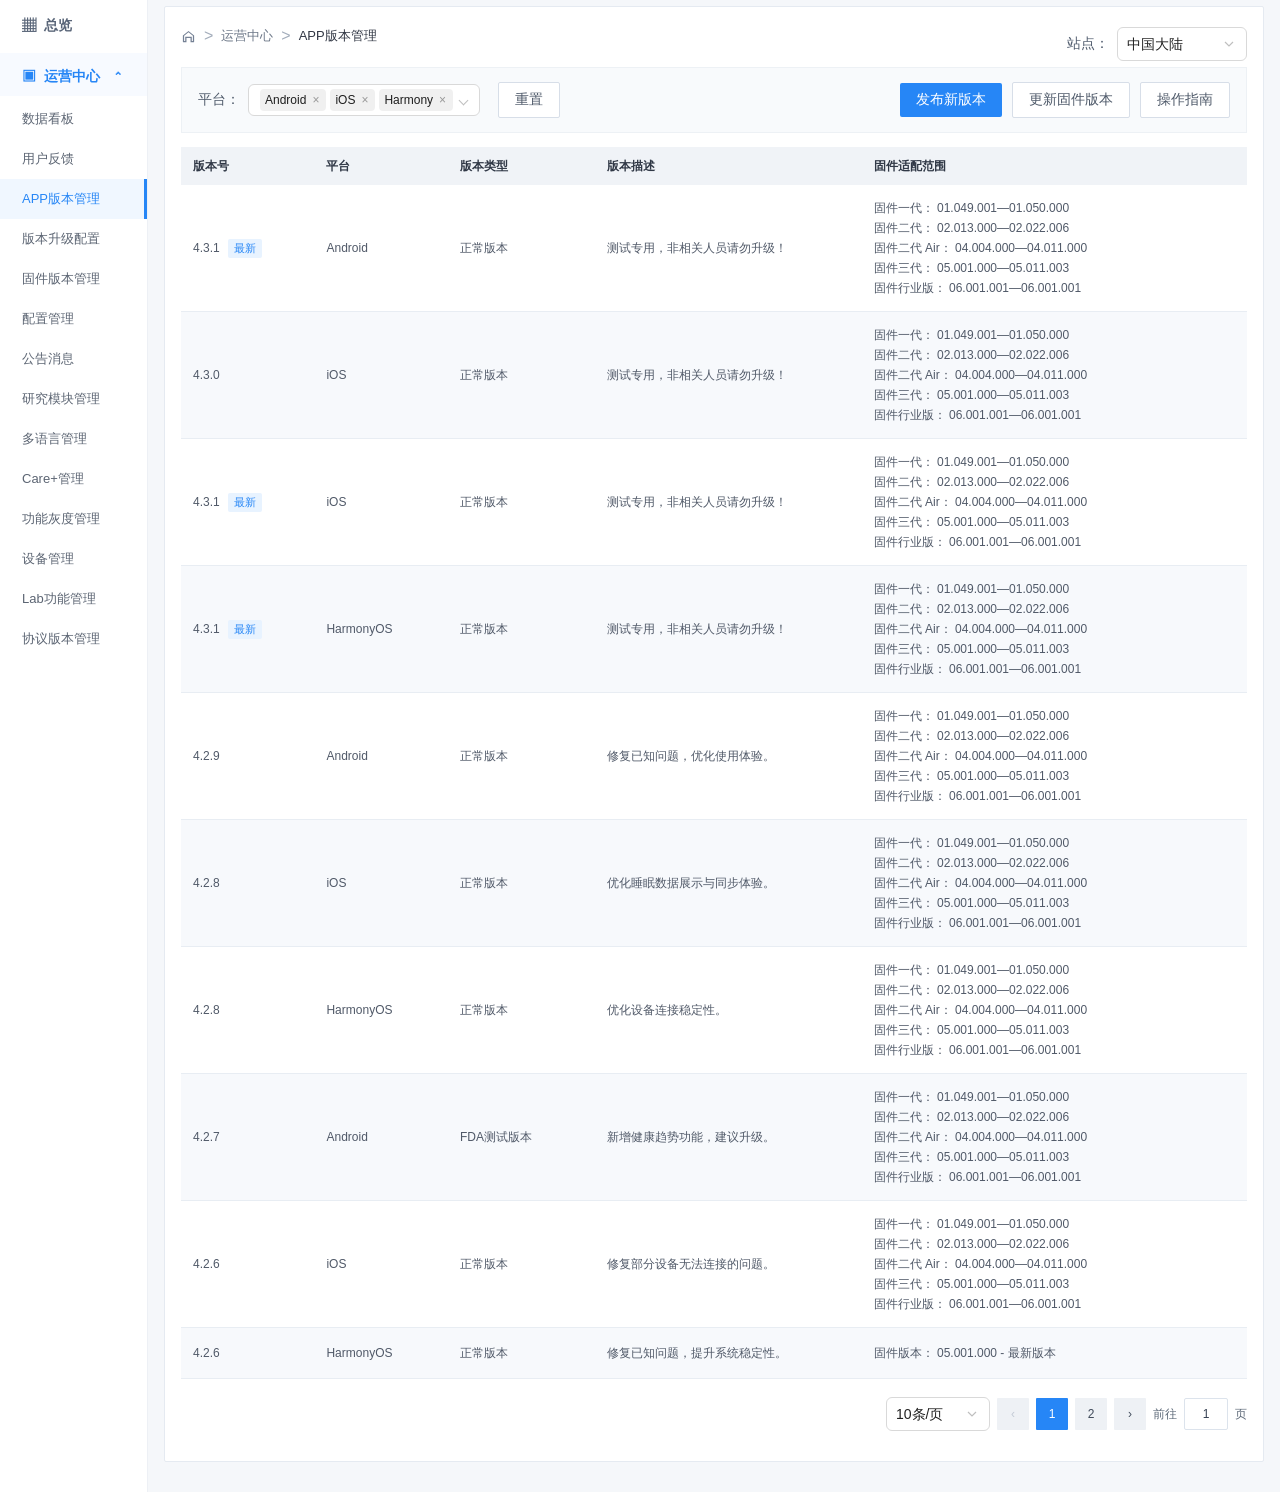
==== index.html @ 646bfd20 "Update version upgrade prototype and documentation" ====
<!doctype html>
<html lang="zh-CN">
<head>
  <meta charset="UTF-8" />
  <meta name="viewport" content="width=device-width, initial-scale=1.0" />
  <title>APP 版本管理</title>
  <link rel="stylesheet" href="force-update.css">
  <style>
    :root { --blue:#2686f6; --line:#e9edf3; --text:#303643; --muted:#8892a3; --bg:#f5f7fa; --danger:#f35b62; }
    * { box-sizing:border-box; } body { margin:0; background:var(--bg); color:var(--text); font:14px "PingFang SC","Microsoft YaHei",Arial,sans-serif; }
    .layout { display:flex; min-height:100vh; } .side { width:148px; flex:0 0 148px; background:#fff; border-right:1px solid #edf0f5; padding-top:17px; color:#5c6573; }
    .brand { padding:0 22px 18px; font-weight:600; color:#596578; } .nav-title { padding:15px 22px 10px; color:var(--blue); font-weight:600; background:#f7faff; }
    .nav { list-style:none; margin:3px 0; padding:0; } .nav li { padding:11px 22px; white-space:nowrap; font-size:13px; } .nav li.active { color:var(--blue); background:#f0f7ff; border-right:3px solid var(--blue); } #appVersionNav { cursor:pointer; }
    .main { flex:1; padding:6px 16px 30px; min-width:1000px; } .panel { position:relative; background:#fff; min-height:calc(100vh - 12px); padding:20px 16px 30px; border:1px solid #e5eaf1; border-radius:2px; }
    h1 { margin:0 0 24px; font-size:20px; font-weight:600; } .list-header { display:flex; align-items:flex-start; justify-content:space-between; }.list-breadcrumb { margin:7px 0 18px; }.home-icon { width:15px; height:15px; fill:#748094; }.site-control { display:flex; align-items:center; gap:8px; color:#4f5b6d; }.site-control select { width:130px; min-height:32px; padding:5px 26px 5px 9px; }
    button { border:0; border-radius:2px; padding:8px 16px; font:inherit; cursor:pointer; transition:.15s; } .primary { color:#fff; background:var(--blue); } .primary:hover { background:#1475e8; } .secondary { background:#fff; border:1px solid #d7dee8; color:#4e5969; } .secondary:hover { color:var(--blue); border-color:var(--blue); }
    table { border-collapse:collapse; width:100%; table-layout:fixed; } th { height:38px; padding:0 8px; text-align:left; background:#f0f3f7; color:#303846; font-size:12px; font-weight:600; } td { padding:13px 8px; border-bottom:1px solid #e8edf3; color:#505968; font-size:12px; vertical-align:middle; } tbody tr:nth-child(even) { background:#f7f9fc; } .firmware { line-height:20px; white-space:nowrap; } .badge { display:inline-block; color:var(--blue); background:#e8f3ff; padding:2px 6px; margin-left:8px; border-radius:2px; font-size:11px; } .actions { white-space:nowrap; } .link { margin-right:12px; color:var(--blue); cursor:pointer; font-weight:600; } .delete { color:var(--danger); cursor:pointer; }
    .form-page { display:none; } .breadcrumb { display:flex; align-items:center; gap:8px; margin:0 0 22px; color:#6d7888; font-size:13px; }.breadcrumb .crumb-link { color:#4f5b6d; cursor:pointer; }.breadcrumb .crumb-current { color:#303643; }.breadcrumb b { color:#a3adbb; font-size:16px; font-weight:400; }.form-meta { display:flex; justify-content:flex-end; align-items:center; padding-bottom:14px; margin-bottom:20px; border-bottom:1px solid var(--line); }.quick { display:none; color:var(--blue); cursor:pointer; }.quick.show { display:inline; }
    .section-title { margin:0 0 19px; font-size:15px; font-weight:600; } .form-row { display:flex; align-items:flex-start; margin:0 0 18px; } .form-row > label { width:126px; padding:10px 16px 0 0; text-align:right; color:#555f6f; } .form-page > .form-row > label { box-sizing:border-box; flex:0 0 184px; width:184px; white-space:nowrap; } .required:before { content:"*"; color:#f2545b; margin-right:4px; } .control { flex:1; max-width:1000px; } input, textarea, select { width:100%; min-height:36px; border:1px solid #dce3ec; border-radius:2px; outline:none; padding:8px 10px; color:#354052; font:inherit; background:#fff; } textarea { height:66px; resize:vertical; } input:focus,textarea:focus,select:focus { border-color:var(--blue); box-shadow:0 0 0 2px #e6f2ff; }
    .platforms { display:flex; gap:16px; } .platform { position:relative; display:flex; width:128px; height:74px; align-items:center; justify-content:center; border:1px solid #e1e6ed; color:#323b47; cursor:pointer; font-size:15px; font-weight:600; } .platform.locked { cursor:not-allowed; background:#f7f9fc; opacity:.72; } .platform-icon { width:23px; height:23px; margin-right:8px; fill:currentColor; flex:0 0 auto; } .platform-icon.harmony { fill:none; stroke:currentColor; stroke-width:2; } .platform.selected { border-color:var(--blue); color:var(--blue); box-shadow:inset 0 0 0 1px var(--blue); } .platform.selected:after { content:"✓"; position:absolute; bottom:0; right:0; width:18px; height:18px; color:#fff; background:var(--blue); text-align:center; line-height:18px; font-size:12px; }
    .switch { position:relative; display:inline-block; width:38px; height:20px; vertical-align:middle; } .switch input { opacity:0; width:0; height:0; } .slider { position:absolute; inset:0; border-radius:12px; background:#dce2eb; cursor:pointer; }.slider:before { content:""; position:absolute; width:16px; height:16px; left:2px; top:2px; background:#fff; border-radius:50%; transition:.2s; }.switch input:checked + .slider { background:var(--blue); }.switch input:checked + .slider:before { transform:translateX(18px); }.switch input:disabled + .slider { cursor:not-allowed; opacity:.75; }.update-dialog-options { display:flex; align-items:center; gap:22px; min-height:36px; }.update-dialog-option { display:inline-flex; align-items:center; gap:7px; color:#505b6c; cursor:pointer; white-space:nowrap; }.update-dialog-option input { width:auto; min-height:auto; margin:0; accent-color:var(--blue); }.update-dialog-option.is-hidden { display:none; }.update-dialog-option input:disabled + span { color:#8c97a6; cursor:not-allowed; }
    .firmware-options { display:flex; gap:12px; flex-wrap:wrap; padding-top:3px; }.check { border:1px solid #dce3eb; border-radius:2px; padding:9px 16px; cursor:pointer; color:#586476; }.check input { width:auto; min-height:auto; margin:0 7px 0 0; vertical-align:middle; accent-color:var(--blue); }.firmware-configs { display:flex; flex-direction:column; gap:14px; margin-top:14px; }.firmware-card { border:1px dashed #cbd8e8; padding:0 18px 4px; background:#fff; }.firmware-card .card-title { display:flex; align-items:center; height:42px; margin-bottom:14px; border-bottom:1px solid #edf1f5; color:#334155; font-weight:600; }.firmware-card .card-title span { display:inline-flex; align-items:center; justify-content:center; min-width:42px; height:21px; margin-left:8px; padding:0 7px; border-radius:11px; color:#287ff0; background:#eaf4ff; font-size:12px; font-weight:500; }.firmware-card .form-row > label { flex:0 0 118px; width:118px; white-space:nowrap; }.range { display:flex; align-items:center; gap:8px; max-width:500px; }.range select { width:180px; }.gray-details,.recovery-details { display:none; padding-top:4px; }.gray-details.show,.recovery-details.show { display:block; }.recovery-details { width:340px; margin-top:10px; }.mini-note { color:#9aa3b1; margin:8px 0 0; font-size:12px; }.gray-range { display:flex; align-items:center; gap:12px; margin:0 0 8px; }.gray-range .range { flex:1; }.add-range,.delete-range { cursor:pointer; display:inline-block; font-size:12px; }.add-range { color:var(--blue); margin:1px 0 14px; }.delete-range { color:var(--danger); white-space:nowrap; }.radio { margin-right:25px; color:#505b6c; }.radio input { width:auto; min-height:auto; margin-right:6px; accent-color:var(--blue); }
    .filter-bar { display:flex; align-items:center; justify-content:space-between; gap:18px; padding:14px 16px; margin-bottom:14px; background:#f8fafc; border:1px solid #edf1f5; }.filter-controls,.filter-actions { display:flex; align-items:center; gap:18px; }.filter-actions { gap:10px; }.filter-item { display:flex; align-items:center; gap:8px; color:#525d6d; }.filter-item > select { width:170px; min-height:32px; padding:5px 26px 5px 9px; }#statusFilter { width:130px; }.multi-select { position:relative; }.multi-select-toggle { display:flex; align-items:center; justify-content:space-between; width:210px; min-height:32px; padding:5px 9px; color:#354052; border:1px solid #dce3ec; background:#fff; }.multi-select-toggle:after { content:"⌄"; color:#7a8696; margin-left:10px; }.multi-select-menu { display:none; position:absolute; top:36px; left:0; z-index:4; width:210px; padding:6px 0; background:#fff; border:1px solid #dce3ec; border-radius:2px; box-shadow:0 5px 15px #22314a1a; }.multi-select.open .multi-select-menu { display:block; }.multi-option { display:flex; align-items:center; gap:8px; padding:8px 12px; color:#4d596a; cursor:pointer; }.multi-option:hover { background:#f4f8fd; }.multi-option input { width:auto; min-height:auto; margin:0; accent-color:var(--blue); }.empty-state { padding:34px; text-align:center; color:#9aa3b1; background:#fff; }
    .pagination { display:flex; align-items:center; justify-content:flex-end; gap:7px; padding:18px 0 0; color:#5f6b7a; font-size:12px; }.page-size { width:104px; min-height:32px; padding:5px 25px 5px 9px; }.page-btn { width:32px; min-width:32px; height:32px; padding:0; color:#3f4a5a; background:#eef1f5; border-radius:1px; }.page-btn:hover:not(:disabled) { color:#fff; background:var(--blue); }.page-btn.active { color:#fff; background:var(--blue); }.page-btn:disabled { color:#c3cad5; cursor:not-allowed; }.page-ellipsis { display:inline-flex; align-items:center; justify-content:center; width:32px; height:32px; color:#6c7787; background:#eef1f5; }.page-jump { width:44px; min-height:32px; padding:5px; text-align:center; }.page-label { white-space:nowrap; }.site-switch-overlay { position:absolute; inset:0; z-index:7; display:flex; align-items:center; justify-content:center; padding:20px; background:rgba(255,255,255,.78); opacity:0; visibility:hidden; transition:opacity .18s ease,visibility .18s ease; }.site-switch-overlay.show { opacity:1; visibility:visible; }.site-switch-card { display:flex; align-items:center; gap:10px; padding:13px 17px; color:#334155; background:#fff; border:1px solid #dce6f2; border-radius:4px; box-shadow:0 8px 22px #26364c1a; font-size:13px; }.site-switch-spinner { width:18px; height:18px; border:2px solid #cfe4ff; border-top-color:var(--blue); border-radius:50%; animation:site-spin .7s linear infinite; }.list-page.site-switching > :not(.site-switch-overlay) { opacity:.46; transition:opacity .18s ease; } .site-control select:disabled { cursor:not-allowed; background:#f5f7fa; color:#8a94a3; } @keyframes site-spin { to { transform:rotate(360deg); } }
    .table-head { display:flex; align-items:center; justify-content:space-between; margin-bottom:10px; }.upload { display:flex; gap:8px; align-items:center; color:#8590a0; font-size:12px; }.upload-status { color:#4f8fdb; white-space:nowrap; }.template-download { color:var(--blue); text-decoration:none; cursor:pointer; }.template-download:hover { text-decoration:underline; }.language-table th { background:#f5f7fa; }.language-table th:first-child { width:170px; }.language-table td { padding:8px 10px; }.language-table textarea { min-height:50px; height:50px; overflow:hidden; resize:none; line-height:20px; }.language-table:not(.force-mode) .force-description-cell { display:none; }.file-btn { position:relative; overflow:hidden; padding:6px 12px; color:var(--blue); border:1px solid #b8d9ff; background:#f4f9ff; }.file-btn input { position:absolute; inset:0; opacity:0; cursor:pointer; }
    .conditional,.copy-site-row,.update-mode-row,.force-app-version-row { display:none; }.conditional.show,.copy-site-row.show,.update-mode-row.show,.force-app-version-row.show { display:flex; }.copy-site-options { display:flex; gap:12px; flex-wrap:wrap; padding-top:3px; }.copy-site-configs { display:flex; flex-direction:column; gap:14px; margin-top:14px; }.copy-site-config { padding:0 18px 16px; border:1px dashed #cbd8e8; background:#fbfdff; }.copy-site-config-title { height:42px; display:flex; align-items:center; margin-bottom:14px; border-bottom:1px solid #edf1f5; color:#334155; font-weight:600; }.copy-site-fields { display:grid; grid-template-columns:126px minmax(0,620px); gap:14px 16px; align-items:center; }.copy-site-fields > label { padding-right:16px; color:#555f6f; text-align:right; white-space:nowrap; }.copy-site-fields .file-btn { width:max-content; }.copy-site-config .mini-note { margin-left:8px; }.copy-shared-row.copy-hidden { display:none!important; }.update-settings-group { width:min(1000px,calc(100% - 184px)); margin:0 0 18px 184px; padding:14px 18px 2px; border:1px dashed #cbd8e8; background:#fbfdff; }.update-settings-group .form-row { margin-bottom:14px; }.update-settings-group .form-row > label { flex:0 0 174px; width:174px; padding-right:16px; white-space:nowrap; }.update-settings-group .control { max-width:760px; }.force-update-related { padding:0; }.force-app-version-row .range { max-width:500px; }.link.disabled { color:#aab4c1; cursor:not-allowed; pointer-events:none; font-weight:400; }.os-min-versions { display:flex; gap:12px; max-width:620px; }.os-version-field { display:flex; flex:1; min-width:0; align-items:stretch; border:1px solid #dce3ec; border-radius:2px; overflow:hidden; background:#fff; }.os-version-field:focus-within { border-color:var(--blue); box-shadow:0 0 0 2px #e6f2ff; }.os-version-field span { display:flex; align-items:center; padding:0 11px; color:#596679; background:#f6f8fb; border-right:1px solid #dce3ec; white-space:nowrap; }.os-version-field input { min-width:0; border:0; box-shadow:none; }.form-site { margin-right:16px; color:#7a8798; font-size:13px; }.form-actions { display:flex; align-items:center; }.form-row input[readonly] { background:#f7f9fc; color:#7e8998; cursor:not-allowed; }.form-footer { position:sticky; bottom:0; display:flex; justify-content:flex-end; gap:10px; padding:16px 0 0; background:#fff; border-top:1px solid var(--line); margin-top:24px; }.modal-backdrop { position:fixed; inset:0; z-index:10; display:none; align-items:center; justify-content:center; padding:28px; background:#1f293766; }.modal-backdrop.show { display:flex; }.modal { width:min(860px,100%); max-height:calc(100vh - 56px); overflow:auto; padding:22px 24px 20px; background:#fff; border-radius:4px; box-shadow:0 12px 34px #1520363d; }.modal-header { display:flex; align-items:center; justify-content:space-between; margin-bottom:18px; padding-bottom:16px; border-bottom:1px solid var(--line); }.modal-title { font-size:17px; font-weight:700; color:#293241; }.modal-close { padding:0 3px; color:#9aa4b2; background:transparent; font-size:22px; line-height:1; }.batch-config { margin:0 0 14px; padding:16px; border:1px dashed #cbd8e8; background:#fbfdff; }.batch-config-head { display:flex; align-items:center; justify-content:space-between; margin-bottom:15px; color:#3b4655; font-weight:600; }.batch-delete { padding:4px 0; color:var(--danger); background:transparent; font-size:12px; }.batch-fields { display:grid; grid-template-columns:128px 1fr; gap:13px 16px; align-items:center; }.batch-field-label { color:#596578; text-align:right; white-space:nowrap; }.batch-field-control { display:flex; align-items:center; gap:8px; max-width:470px; }.batch-field-control select { width:190px; }.batch-field-control .batch-site-select { width:240px; }.batch-add { margin-top:2px; padding:6px 0; color:var(--blue); background:transparent; }.modal-footer { display:flex; justify-content:flex-end; gap:10px; margin-top:22px; padding-top:16px; border-top:1px solid var(--line); }.single-activation-message { margin:10px 0 28px; color:#4d596a; font-size:15px; }.toast { position:fixed; top:22px; left:50%; transform:translateX(-50%) translateY(-80px); padding:11px 17px; background:#273244; color:#fff; border-radius:4px; box-shadow:0 4px 12px #0002; transition:.25s; z-index:11; }.toast.show { transform:translateX(-50%) translateY(0); }
    .copy-site-field-hidden { display:none!important; }.force-version-ranges { display:flex; flex-direction:column; gap:10px; }.force-version-range { display:flex; align-items:center; gap:12px; }.force-version-range .range { flex:1; }.add-force-version-range,.delete-force-version-range { display:inline-block; cursor:pointer; font-size:12px; white-space:nowrap; }.add-force-version-range { margin-top:10px; color:var(--blue); }.delete-force-version-range { color:var(--danger); }.update-settings-locked .add-force-version-range,.update-settings-locked .delete-force-version-range { color:#aeb7c4; cursor:not-allowed; pointer-events:none; }.version-status { display:inline-block; padding:2px 7px; border-radius:10px; font-size:11px; white-space:nowrap; }.version-status.effective { color:#35a36f; background:#eaf8f0; }.version-status.pending { color:#e58b27; background:#fff4e6; }
    .site-switch-overlay { position:fixed; z-index:20; }
    .firmware-update-options { display:flex; flex-wrap:wrap; gap:10px; padding-top:2px; }.firmware-update-options .check { padding:8px 13px; }.firmware-update-cards { display:flex; flex-direction:column; gap:12px; margin-top:14px; }.firmware-update-card { padding:14px 16px; border:1px dashed #cbd8e8; background:#fbfdff; }.firmware-update-card-title { margin-bottom:12px; color:#3b4655; font-weight:600; }.firmware-update-card .batch-fields { grid-template-columns:128px 1fr; }
    .update-settings-group.normal-update-layout { width:auto; margin:0 0 18px; padding:0; border:0; background:transparent; }.update-settings-group.normal-update-layout .form-row { margin-bottom:18px; }.update-settings-group.normal-update-layout .form-row > label { box-sizing:border-box; flex:0 0 184px; width:184px; padding:10px 16px 0 0; text-align:right; }.update-settings-group.normal-update-layout .control { max-width:1000px; }
    .version-table-scroll { width:100%; overflow-x:auto; }
    .version-table-scroll table { min-width:1675px; }
    .version-table-scroll th,.version-table-scroll td { padding-left:12px; padding-right:12px; overflow-wrap:anywhere; }
    .version-table-scroll .firmware { white-space:normal; }
    .version-table-scroll .actions { white-space:normal; line-height:24px; }
    .version-table-scroll .actions span { display:inline-block; white-space:nowrap; }
    .os-version-field[hidden] { display:none; }
  </style>
</head>
<body>
  <div class="layout"><aside class="side"><div class="brand">▦&nbsp; 总览</div><div class="nav-title">▣&nbsp; 运营中心　⌃</div><ul class="nav"><li>数据看板</li><li>用户反馈</li><li class="active" id="appVersionNav" role="button" tabindex="0">APP版本管理</li><li>固件版本管理</li><li>配置管理</li><li>公告消息</li><li>研究模块管理</li><li>多语言管理</li><li>Care+管理</li><li>功能灰度管理</li><li>设备管理</li><li>Lab功能管理</li><li>协议版本管理</li></ul></aside>
  <main class="main"><section class="panel list-page"><div class="list-header"><div class="breadcrumb list-breadcrumb"><svg class="home-icon" viewBox="0 0 24 24" aria-hidden="true"><path d="m12 3 9 7.5v10a.5.5 0 0 1-.5.5h-5.25v-6.5h-6.5V21H3.5a.5.5 0 0 1-.5-.5v-10L12 3Zm0 2.1-7 5.83V19h1.75v-6.5h10.5V19H19v-8.07L12 5.1Z"/></svg><b>&gt;</b><span>运营中心</span><b>&gt;</b><span class="crumb-current">APP版本管理</span></div><label class="site-control">站点：<select id="siteSelect"><option value="cn" selected>中国大陆</option><option value="us">美区</option><option value="uk">英区</option></select></label></div><div class="filter-bar"><div class="filter-controls"><div class="filter-item">平台：<div class="multi-select" id="platformFilter"><button type="button" class="multi-select-toggle" id="platformFilterToggle">Android,iOS,Harmony</button><div class="multi-select-menu"><label class="multi-option"><input type="checkbox" value="Android" checked>Android</label><label class="multi-option"><input type="checkbox" value="iOS" checked>iOS</label><label class="multi-option"><input type="checkbox" value="Harmony" checked>Harmony</label></div></div></div><button class="secondary" id="resetFilters">重置</button></div><div class="filter-actions"><button class="primary" id="publishBtn">发布新版本</button><button class="secondary" id="batchBtn">批量更新固件版本</button><button class="secondary">操作指南</button></div></div><table><colgroup><col style="width:8%"><col style="width:7%"><col style="width:14%"><col style="width:14%"><col style="width:7%"><col style="width:7%"><col style="width:9%"><col style="width:17%"></colgroup><thead><tr><th>版本号</th><th>平台</th><th>版本描述</th><th>固件适配范围</th><th>状态</th><th>操作人</th><th>更新时间</th><th>操作</th></tr></thead><tbody id="versionRows"></tbody></table><div class="pagination" id="pagination"></div></section>
  <section class="panel form-page"><div class="breadcrumb"><span>运营中心</span><b>&gt;</b><span class="crumb-link" id="backBtn">APP 版本管理</span><b>&gt;</b><span class="crumb-current" id="crumbCurrent">发布新版本</span></div>
    <div class="form-row"><label class="required">平台：</label><div class="control"><div class="platforms"><div class="platform selected" data-platform="Android"><svg class="platform-icon" viewBox="0 0 24 24" aria-hidden="true"><path d="M7.2 8.6 5.8 6.2l.9-.5L8.2 8a8.8 8.8 0 0 1 7.6 0l1.5-2.3.9.5-1.4 2.4c2 1.4 3.2 3.5 3.2 6H4c0-2.5 1.2-4.6 3.2-6ZM8.5 12.2a.8.8 0 1 0 0-1.6.8.8 0 0 0 0 1.6Zm7 0a.8.8 0 1 0 0-1.6.8.8 0 0 0 0 1.6ZM5.1 15.5h2v4.1a1 1 0 0 1-2 0v-4.1Zm11.8 0h2v4.1a1 1 0 0 1-2 0v-4.1ZM8.1 15.5h7.8v5.9a1.2 1.2 0 0 1-1.2 1.2h-1.2v-2.4h-3v2.4H9.3a1.2 1.2 0 0 1-1.2-1.2v-5.9Z"/></svg>Android</div><div class="platform" data-platform="iOS"><svg class="platform-icon" viewBox="0 0 24 24" aria-hidden="true"><path d="M16.7 12.7c0-2 1.7-3 1.8-3.1-1-.9-2.5-1-3-1-1.3-.1-2.5.8-3.1.8-.6 0-1.6-.8-2.7-.8-1.4 0-2.7.8-3.4 2-1.5 2.6-.4 6.4 1.1 8.5.7 1 1.6 2.2 2.7 2.1 1.1 0 1.5-.7 2.8-.7s1.7.7 2.8.7c1.2 0 1.9-1 2.6-2 .8-1.1 1.1-2.2 1.1-2.3-.1 0-2.7-1-2.7-4.1ZM14.6 7.2c.6-.7 1-1.6.9-2.5-.9 0-1.9.6-2.5 1.3-.5.6-1 1.5-.9 2.4 1 .1 1.9-.5 2.5-1.2Z"/></svg>iOS</div><div class="platform" data-platform="HarmonyOS"><svg class="platform-icon harmony" viewBox="0 0 24 24" aria-hidden="true"><path d="M4 15.5c.7-4.7 3.4-7.5 8-7.5s7.3 2.8 8 7.5c-2.2 1-4.8 1.5-8 1.5s-5.8-.5-8-1.5Z"/><path d="M7.3 17.5h9.4M9.5 20h5" stroke-linecap="round"/></svg>HarmonyOS</div></div></div></div>
    <div class="form-row"><label class="required">版本号：</label><div class="control"><input id="version" placeholder="例如：4.3.2" /></div></div>
    <div class="form-row os-min-version-row" id="osMinVersionRow"><label class="required">操作系统最低版本：</label><div class="control"><div class="os-min-versions"><label class="os-version-field" data-os-platform="Android"><span>Android</span><input id="androidMinOsVersion" inputmode="numeric" placeholder="如 16"></label><label class="os-version-field" data-os-platform="iOS" hidden><span>iOS</span><input id="iosMinOsVersion" inputmode="decimal" placeholder="例如：16.00.00"></label><label class="os-version-field" data-os-platform="HarmonyOS" hidden><span>Harmony</span><input id="harmonyMinOsVersion" inputmode="decimal" placeholder="如 3.0.0"></label></div></div></div>
    <div class="form-row"><label class="required">固件版本：</label><div class="control"><div class="firmware-options"><label class="check"><input type="checkbox" checked data-fw="Gen1">Gen1</label><label class="check"><input type="checkbox" data-fw="Gen2">Gen2</label><label class="check"><input type="checkbox" data-fw="Gen2 Air">Gen2 Air</label><label class="check"><input type="checkbox" data-fw="Gen3">Gen3</label><label class="check"><input type="checkbox" data-fw="行业版">行业版</label></div><div class="firmware-configs" id="firmwareCards"></div></div></div>
    <div class="form-row"><label>功能灰度配置：</label><div class="control"><label class="switch"><input type="checkbox" id="recoveryToggle"><span class="slider"></span></label><span class="mini-note">开启后请选择配置名称</span><div class="recovery-details" id="recoveryDetails"><select id="recoveryConfig" aria-label="配置名称"><option value="">请选择配置名称</option><option value="sleep">睡眠功能灰度配置</option><option value="health">健康数据同步灰度配置</option><option value="device">戒指新功能灰度配置</option><option value="home">首页卡片灰度配置</option></select></div></div></div>
    <div class="form-row"><label>APP灰度开关：</label><div class="control"><label class="switch"><input type="checkbox" id="appGray"><span class="slider"></span></label><span class="mini-note">开启后无需上传 APK 或填写应用商店链接</span></div></div>
    <div class="form-row copy-site-row" id="copySiteRow"><label class="required">站点：</label><div class="control"><div class="copy-site-options" id="copySiteOptions"></div><div class="copy-site-configs" id="copySiteConfigs"></div></div></div>
    <div class="form-row conditional show android-only apk-field copy-shared-row"><label class="required">APK 文件：</label><div class="control"><button class="file-btn">＋ 点击上传<input type="file" accept=".apk" id="apk"></button><span id="apkName" class="mini-note"></span></div></div>
    <div class="form-row conditional ios-only url-field copy-shared-row"><label class="required">URL：</label><div class="control"><input id="appUrl" placeholder="请输入应用商店链接" /></div></div>
    <div class="form-row conditional show android-only copy-shared-row"><label class="required">AndroidAppId：</label><div class="control"><input id="androidAppId" value="com.szjztech.ringconn" /></div></div>
    <div class="form-row copy-shared-row"><label class="required">协议版本：</label><div class="control"><select id="protocolVersion"><option value="">请选择协议版本</option><option value="4.4.0">4.4.0</option><option value="2.2.0">2.2.0</option></select></div></div>
    <div class="form-row update-mode-row" id="updateModeRow"><label class="required">更新方式：</label><div class="control"><label class="radio"><input type="radio" name="update" value="normal" checked>非强制更新</label><label class="radio"><input type="radio" name="update" value="force">强制更新</label><p class="mini-note" id="updateModeLockNote"></p></div></div>
    <section class="update-settings-group" id="updateSettingsGroup"><div class="form-row force-app-version-row force-update-related" id="forceAppVersionRow"><label class="required">需强制更新APP版本：</label><div class="control"><div class="force-version-ranges" id="forceAppVersionRanges"><div class="force-version-range"><div class="range"><select class="force-app-version-start" aria-label="需强制更新开始版本"></select><span>—</span><select class="force-app-version-end" aria-label="需强制更新结束版本"></select></div><span class="delete-force-version-range">删除区间</span></div></div><span class="add-force-version-range">新增</span><p class="mini-note">开始版本和结束版本均为必选；相邻区间的开始版本需大于等于上一区间的结束版本</p></div></div><div class="form-row update-dialog-row"><label>显示升级弹窗：</label><div class="control"><div class="update-dialog-options"><label class="update-dialog-option"><input type="radio" name="versionUpdateDialog" value="show" id="normalUpdateDialog"><span id="normalUpdateDialogText">显示</span></label><label class="update-dialog-option"><input type="radio" name="versionUpdateDialog" value="hide" id="hideUpdateDialog" checked><span>不显示</span></label><label class="update-dialog-option is-hidden" id="forceUpdateDialogOption"><input type="checkbox" id="forceUpdateDialog"><span>显示强制更新弹窗</span></label></div><span class="mini-note" id="updateDialogNote"></span></div></div></section>
    <div class="form-row"><label id="descriptionLabel" class="required">版本描述：</label><div class="control"><div class="table-head"><span id="descriptionHint">请填写各语种对应描述</span><div class="upload"><button class="file-btn">上传描述<input type="file" accept=".xlsx" id="xlsx"></button><span>文件大小 ≤ 5M</span><a class="template-download" href="outputs/app-version-update-description-template/APP更新描述模板.xlsx?v=20260911-version-description" download="APP更新描述模板.xlsx">下载模板</a><span class="upload-status" id="descriptionUploadStatus"></span></div></div><table class="language-table"><thead><tr><th>语种</th><th class="required">版本描述</th></tr></thead><tbody id="languages"></tbody></table></div></div>
    <div class="form-footer"><button class="secondary" id="cancelBtn">取消</button><button class="primary" id="submitBtn">发布</button></div>
  </section></main></div><div class="modal-backdrop" id="batchModal" role="dialog" aria-modal="true" aria-labelledby="batchModalTitle"><div class="modal"><div class="modal-header"><strong class="modal-title" id="batchModalTitle">批量更新固件版本</strong><button class="modal-close" id="batchClose" aria-label="关闭">×</button></div><div id="batchConfigs"></div><button class="batch-add" id="batchAdd">＋ 添加站点配置</button><div class="modal-footer"><button class="secondary" id="batchCancel">取消</button><button class="primary" id="batchSubmit">提交</button></div></div></div><div class="toast" id="toast"></div>
  <div class="site-switch-overlay" id="siteSwitchOverlay" role="status" aria-live="polite" aria-busy="false"><div class="site-switch-card"><span class="site-switch-spinner" aria-hidden="true"></span><span id="siteSwitchText">正在切换站点…</span></div></div>
  <script>
    document.querySelector('table thead th:last-child').textContent='操作';
    document.querySelector('.force-app-version-row .mini-note').textContent='开始版本和结束版本均为必选；相邻区间的开始版本需大于等于上一区间的结束版本';
    // Temporary visibility flags; retain existing configuration for future restoration.
    const showUpdateModeField=false,showForceDescriptions=false;
    const showAppVersionStatus=false,showAppVersionActivation=false;
    const siteData={
      cn:[['4.3.1','安卓','测试专用，非相关人员请勿升级！','一般更新','李莹灿','2026-08-24 17:15:11',''],['4.3.0','iOS','测试专用，非相关人员请勿升级！','一般更新','李莹灿','2026-08-24 17:14:49',''],['4.3.1','iOS','测试专用，非相关人员请勿升级！','一般更新','李莹灿','2026-08-24 17:14:28','最新'],['4.3.1','HarmonyOS','测试专用，非相关人员请勿升级！','一般更新','李莹灿','2026-08-24 17:14:12','最新'],['4.2.9','安卓','修复已知问题，优化使用体验。','强制更新','李莹灿','2026-08-20 10:42:16',''],['4.2.8','iOS','优化睡眠数据展示与同步体验。','一般更新','王明','2026-08-19 16:22:31',''],['4.2.8','HarmonyOS','优化设备连接稳定性。','一般更新','王明','2026-08-19 16:19:05',''],['4.2.7','安卓','新增健康趋势功能，建议升级。','强制更新','赵悦','2026-08-16 09:47:20',''],['4.2.6','iOS','修复部分设备无法连接的问题。','一般更新','赵悦','2026-08-13 14:35:09',''],['4.2.6','HarmonyOS','修复已知问题，提升系统稳定性。','一般更新','赵悦','2026-08-13 14:31:42',''],['4.2.5','安卓','优化消息推送与电量显示。','一般更新','李莹灿','2026-08-09 10:12:30','']],
      global:[['4.3.2','iOS','Performance improvements and bug fixes.','一般更新','Sophie Lee','2026-08-25 09:30:18','最新'],['4.3.2','HarmonyOS','Performance improvements and bug fixes.','一般更新','Sophie Lee','2026-08-25 09:28:02',''],['4.3.1','安卓','Improve sleep insights and connection stability.','强制更新','Sophie Lee','2026-08-23 16:20:43',''],['4.3.0','iOS','New health trends and enhanced app stability.','一般更新','Mia Chen','2026-08-21 11:43:06',''],['4.3.0','HarmonyOS','New health trends and enhanced app stability.','一般更新','Mia Chen','2026-08-21 11:39:44',''],['4.2.9','安卓','A smoother experience with updated connection logic.','一般更新','Mia Chen','2026-08-19 18:14:27',''],['4.2.8','iOS','Important security and performance improvements.','强制更新','Alex Wang','2026-08-16 14:20:15',''],['4.2.8','HarmonyOS','Important security and performance improvements.','强制更新','Alex Wang','2026-08-16 14:18:33',''],['4.2.7','安卓','Improved device pairing and notification delivery.','一般更新','Alex Wang','2026-08-13 09:11:58',''],['4.2.6','iOS','Fixed known issues and optimized data sync.','一般更新','Sophie Lee','2026-08-10 16:32:49',''],['4.2.6','HarmonyOS','Fixed known issues and optimized data sync.','一般更新','Sophie Lee','2026-08-10 16:29:12','']]
    };
    const sessionDataKey='app-version-admin-site-data';
    function restoreSessionData(){try{const saved=JSON.parse(sessionStorage.getItem(sessionDataKey));if(saved&&Array.isArray(saved.cn)&&Array.isArray(saved.global)){siteData.cn=saved.cn;siteData.global=saved.global}}catch{sessionStorage.removeItem(sessionDataKey)}}
    function persistSessionData(){sessionStorage.setItem(sessionDataKey,JSON.stringify(siteData))}
    restoreSessionData();
    function normalizeUpdateMethods(){Object.values(siteData).forEach(rows=>rows.forEach(row=>{if(row[3]==='一般更新')row[3]='非强制更新'}))}
    normalizeUpdateMethods();
    const firmware='固件一代： 01.049.001—01.050.000<br>固件二代： 02.013.000—02.022.006<br>固件二代 Air： 04.004.000—04.011.000<br>固件三代： 05.001.000—05.011.003<br>固件行业版： 06.001.001—06.001.001';
    const langs=['中文','英语','繁体中文','德语','法语','日语','西班牙语','阿拉伯语','捷克语','波兰语','土耳其语','芬兰语','意大利语','匈牙利语','罗马尼亚语','韩语','立陶宛语','马来语'];
    const aiDescriptions=['本次更新优化设备连接稳定性，修复已知问题并提升整体使用体验。','This update improves device connection stability, fixes known issues, and enhances the overall experience.','本次更新優化裝置連線穩定性、修正已知問題，並提升整體使用體驗。','Dieses Update verbessert die Stabilität der Geräteverbindung, behebt bekannte Probleme und optimiert die Nutzung.','Cette mise à jour améliore la stabilité de la connexion de l’appareil, corrige des problèmes connus et améliore l’expérience globale.','このアップデートでは、デバイス接続の安定性を向上させ、既知の問題を修正し、全体的な利用体験を改善しました。','Esta actualización mejora la estabilidad de la conexión del dispositivo, corrige problemas conocidos y mejora la experiencia general.','يعمل هذا التحديث على تحسين استقرار اتصال الجهاز وإصلاح المشكلات المعروفة وتحسين تجربة الاستخدام بشكل عام.','Tato aktualizace zlepšuje stabilitu připojení zařízení, opravuje známé problémy a zlepšuje celkový uživatelský zážitek.','Ta aktualizacja poprawia stabilność połączenia urządzenia, usuwa znane problemy i usprawnia ogólne korzystanie z aplikacji.','Bu güncelleme cihaz bağlantısı kararlılığını artırır, bilinen sorunları düzeltir ve genel kullanım deneyimini iyileştirir.','Tämä päivitys parantaa laiteyhteyden vakautta, korjaa tunnettuja ongelmia ja parantaa käyttökokemusta.','Questo aggiornamento migliora la stabilità della connessione del dispositivo, risolve problemi noti e migliora l’esperienza d’uso.','Ez a frissítés javítja az eszközkapcsolat stabilitását, kijavítja az ismert hibákat és fejleszti a használati élményt.','Această actualizare îmbunătățește stabilitatea conexiunii dispozitivului, remediază problemele cunoscute și îmbunătățește experiența generală.','이번 업데이트에서는 기기 연결 안정성을 개선하고 알려진 문제를 수정하여 전반적인 사용 경험을 향상했습니다.','Šis naujinimas pagerina įrenginio ryšio stabilumą, ištaiso žinomas problemas ir pagerina bendrą naudojimo patirtį.','Kemas kini ini meningkatkan kestabilan sambungan peranti, membaiki isu yang diketahui dan menambah baik pengalaman penggunaan keseluruhan.'];
    const siteSelect=document.querySelector('#siteSelect'),versionRows=document.querySelector('#versionRows'),versionInput=document.querySelector('#version'),list=document.querySelector('.list-page'),form=document.querySelector('.form-page'),crumbCurrent=document.querySelector('#crumbCurrent'),formSite=document.querySelector('#formSite'),quickEdit=document.querySelector('#quickEdit'),updateModeRow=document.querySelector('#updateModeRow'),submitButton=document.querySelector('#submitBtn'),platformFilter=document.querySelector('#platformFilter'),platformFilterToggle=document.querySelector('#platformFilterToggle'),pagination=document.querySelector('#pagination');
    const statusFilter=document.createElement('select'),statusFilterItem=document.createElement('label');statusFilter.id='statusFilter';statusFilter.innerHTML='<option value="all" selected>所有状态</option><option value="已生效">已生效</option><option value="待生效">待生效</option>';statusFilterItem.className='filter-item';statusFilterItem.textContent='状态：';statusFilterItem.append(statusFilter);document.querySelector('#resetFilters').before(statusFilterItem);statusFilterItem.style.display=showAppVersionStatus?'':'none';
    const activateButton=document.createElement('button');activateButton.className='secondary';activateButton.id='activateBtn';activateButton.textContent='一键生效';activateButton.style.display='none';document.querySelector('#batchBtn').after(activateButton);document.body.insertAdjacentHTML('beforeend','<div class="modal-backdrop" id="activationModal" role="dialog" aria-modal="true" aria-labelledby="activationModalTitle"><div class="modal"><div class="modal-header"><strong class="modal-title" id="activationModalTitle">一键生效</strong><button class="modal-close" id="activationClose" aria-label="关闭">×</button></div><div id="activationConfigs"></div><button class="batch-add" id="activationAdd">＋ 添加生效站点</button><div class="modal-footer"><button class="secondary" id="activationCancel">取消</button><button class="primary" id="activationSubmit">提交</button></div></div></div><div class="modal-backdrop" id="singleActivationModal" role="dialog" aria-modal="true" aria-labelledby="singleActivationModalTitle"><div class="modal" style="width:min(440px,100%)"><div class="modal-header"><strong class="modal-title" id="singleActivationModalTitle">一键生效</strong><button class="modal-close" id="singleActivationClose" aria-label="关闭">×</button></div><p class="single-activation-message">确定生效该版本吗？</p><div class="modal-footer"><button class="secondary" id="singleActivationCancel">取消</button><button class="primary" id="singleActivationConfirm">确定</button></div></div></div>');
    let currentSite='cn',formMode='publish',editIndex=null,pageSize=10,currentPage=1,copySourceSite='',copySourceRow=null,batchConfigs=[],activationConfigs=[],copySiteConfigState={};
    const siteSwitchOverlay=document.querySelector('#siteSwitchOverlay'),siteSwitchText=document.querySelector('#siteSwitchText');
    let siteSwitchInProgress=false;
    const usesSiteConfigs=()=>formMode==='publish'||formMode==='copy';
    const activeRows=()=>siteData[currentSite];
    const listTable=document.querySelector('.list-page table'),listColumnWidths=['100px','100px','110px','200px','310px','90px','85px','150px','260px'];
    const tableScroll=document.createElement('div');tableScroll.className='version-table-scroll';listTable.before(tableScroll);tableScroll.append(listTable);
    const versionTypeColumn=document.createElement('col'),versionTypeHeader=document.createElement('th');versionTypeColumn.style.width=listColumnWidths[2];versionTypeHeader.textContent='版本类型';listTable.querySelector('colgroup').children[1].after(versionTypeColumn);listTable.querySelector('thead th:nth-child(2)').after(versionTypeHeader);[...listTable.querySelectorAll('colgroup col')].forEach((column,index)=>column.style.width=listColumnWidths[index]);if(!showAppVersionStatus){listTable.querySelector('colgroup').children[5].remove();listTable.querySelector('thead tr').children[5].remove();}if(!showAppVersionActivation)listTable.querySelector('colgroup').lastElementChild.style.width='200px';
    document.querySelector('.form-page .form-row').insertAdjacentHTML('afterend','<div class="form-row" id="versionTypeRow"><label class="required">版本类型：</label><div class="control"><label class="radio"><input type="radio" name="versionType" value="正常版本" checked>正常版本</label><label class="radio"><input type="radio" name="versionType" value="FDA测试版本">FDA测试版本</label></div></div>');
    const selectedVersionType=()=>document.querySelector('input[name="versionType"]:checked')?.value||'正常版本';
    function setVersionType(type='正常版本'){const value=type==='FDA测试版本'?'FDA测试版本':'正常版本';document.querySelectorAll('input[name="versionType"]').forEach(input=>input.checked=input.value===value)}
    function setVersionTypeReadonly(readonly){document.querySelectorAll('input[name="versionType"]').forEach(input=>input.disabled=readonly)}
    const siteOptions=[{value:'cn',label:'中国大陆'},{value:'us',label:'美区'},{value:'uk',label:'英区'}];
    const firmwareVersions=['01.001.003','01.001.007','01.049.001','01.050.000','02.013.000','02.022.006','05.011.003','06.001.001'];
    const dataPartition=site=>site==='cn'?'cn':'global';
    const siteName=site=>siteOptions.find(option=>option.value===site)?.label||'';
    function compareAppVersions(start,end){const startParts=start.split('.').map(Number),endParts=end.split('.').map(Number);for(let index=0;index<3;index+=1){if(startParts[index]!==endParts[index])return startParts[index]-endParts[index]}return 0}
    const availableAppVersions=()=>[...new Set(activeRows().map(row=>row[0]))].sort(compareAppVersions);
    const appVersionsForSite=site=>[...new Set(siteData[dataPartition(site)].map(row=>row[0]))].sort(compareAppVersions);
    const platformKey=row=>labelToPlatform(row[1]);
    const latestVersionForPlatform=(row,rows=activeRows())=>rows.filter(item=>platformKey(item)===platformKey(row)).map(item=>item[0]).sort(compareAppVersions).at(-1)||'';
    const canEditVersionRow=(row,rows=activeRows())=>Boolean(row)&&row[0]===latestVersionForPlatform(row,rows);
    function ensureForceAppVersionRanges(){for(const rows of Object.values(siteData)){const versions=[...new Set(rows.map(row=>row[0]))].sort(compareAppVersions);rows.forEach(row=>{if(row[3]!=='强制更新')return;const config=row[8]||{},ranges=Array.isArray(config.appRanges)&&config.appRanges.length?config.appRanges:[{start:config.appStart||versions[0]||'',end:config.appEnd??row[0]}],normalized=ranges.map(range=>({start:range.start||'',end:range.end||''}));row[8]={...config,appRanges:normalized,appStart:normalized[0].start,appEnd:normalized[0].end}})}}
    ensureForceAppVersionRanges();
    function ensureVersionStatusExamples(){[['cn','4.2.9','安卓'],['global','4.2.8','iOS']].forEach(([partition,version,platform])=>{const row=siteData[partition].find(item=>item[0]===version&&item[1]===platform);if(row&&!row[12])row[11]='待生效'})}
    ensureVersionStatusExamples();
    function ensureVersionStatuses(){Object.values(siteData).forEach(rows=>rows.forEach(row=>{if(row[11]==='未生效')row[11]='待生效';else if(!row[11])row[11]='已生效'}))}
    ensureVersionStatuses();
    function ensureVersionTypes(){Object.values(siteData).forEach(rows=>rows.forEach(row=>{if(!row[13])row[13]='正常版本'}));[['cn','4.2.7','安卓'],['global','4.2.8','iOS']].forEach(([partition,version,platform])=>{const row=siteData[partition].find(item=>item[0]===version&&item[1]===platform);if(row&&row[13]==='正常版本')row[13]='FDA测试版本'})}
    ensureVersionTypes();
    function ensureOpenEndedFirmwareExamples(){[['cn','4.2.6','HarmonyOS','05.001.000'],['global','4.3.2','HarmonyOS','04.004.000']].forEach(([partition,version,platform,start])=>{const row=siteData[partition].find(item=>item[0]===version&&item[1]===platform);if(row)row[10]={...(row[10]||{}),start,end:''}})}
    ensureOpenEndedFirmwareExamples();
    const currentSiteName=()=>siteSelect.options[siteSelect.selectedIndex].text;
    function setSiteSwitchLoading(loading,targetName='',targetList=list,targetSelect=siteSelect){siteSwitchText.textContent=loading?`正在切换至${targetName}…`:'';siteSwitchOverlay.classList.toggle('show',loading);siteSwitchOverlay.setAttribute('aria-busy',String(loading));targetList.classList.toggle('site-switching',loading);targetList.setAttribute('aria-busy',String(loading));targetSelect.disabled=loading}
    function switchSite(site){if(siteSwitchInProgress)return;siteSwitchInProgress=true;const targetName=siteName(site);setSiteSwitchLoading(true,targetName);window.setTimeout(()=>{currentSite=dataPartition(site);currentPage=1;renderRows();setSiteSwitchLoading(false);siteSwitchInProgress=false;toast(`站点已切换到${targetName}`)},520)}
    const toast=t=>{const e=document.querySelector('#toast');e.textContent=t;e.classList.add('show');setTimeout(()=>e.classList.remove('show'),2200)};
    const platformToLabel=platform=>platform;
    const labelToPlatform=label=>label==='安卓'?'Android':label;
    function selectedPlatforms(){return [...platformFilter.querySelectorAll('input:checked')].map(input=>input.value)}
    function updatePlatformFilterLabel(){const selected=selectedPlatforms();platformFilterToggle.textContent=selected.length?selected.join(','):'请选择平台'}
    function rowPlatform(row){return row[1]==='安卓'?'Android':row[1]==='HarmonyOS'?'Harmony':row[1]}
    function pageItems(total){if(total<=7)return Array.from({length:total},(_,index)=>index+1);if(currentPage<=4)return [1,2,3,4,5,'…',total];if(currentPage>=total-3)return [1,'…',total-4,total-3,total-2,total-1,total];return [1,'…',currentPage-1,currentPage,currentPage+1,'…',total]}
    function renderPagination(totalPages){pagination.innerHTML=`<select class="page-size" id="pageSize"><option value="10" ${pageSize===10?'selected':''}>10条/页</option><option value="20" ${pageSize===20?'selected':''}>20条/页</option><option value="50" ${pageSize===50?'selected':''}>50条/页</option></select><button class="page-btn" data-page="prev" ${currentPage===1?'disabled':''}>‹</button>${pageItems(totalPages).map(item=>item==='…'?'<span class="page-ellipsis">…</span>':`<button class="page-btn ${item===currentPage?'active':''}" data-page="${item}">${item}</button>`).join('')}<button class="page-btn" data-page="next" ${currentPage===totalPages?'disabled':''}>›</button><span class="page-label">前往</span><input class="page-jump" id="pageJump" value="${currentPage}" inputmode="numeric"><span class="page-label">页</span>`}
    function filteredRows(){const platforms=selectedPlatforms(),status=showAppVersionStatus?statusFilter.value:'all';return activeRows().map((row,index)=>({row,index})).filter(({row})=>platforms.includes(rowPlatform(row))&&(status==='all'||versionStatus(row)===status))}
    const descriptionLanguage=()=>currentSite==='cn'?'中文':'英语';
    const rowDescription=row=>{const descriptions=row[7]?.normal||row[7];return descriptions?.[descriptionLanguage()]||row[2]};
    const forceAppVersionRange=row=>{const ranges=row[8]?.appRanges?.length?row[8].appRanges:row[8]?.appStart?[{start:row[8].appStart,end:row[8].appEnd}]:[];return ranges.length?ranges.map(range=>`${range.start}${range.end?`—${range.end}`:''}`).join('；'):'—'};
    const versionStatus=row=>row[11]||'已生效';
    const versionType=row=>row[13]||'正常版本';
    const firmwareDisplay=row=>row[10]?.configs?Object.entries(row[10].configs).map(([model,config])=>`${model}： ${config.start} - ${config.end}`).join('<br>'):row[10]?.start?`固件版本： ${row[10].start} - ${row[10].end||'最新版本'}`:firmware;
    function renderRows(){const rows=filteredRows();const totalPages=Math.max(1,Math.ceil(rows.length/pageSize));currentPage=Math.min(currentPage,totalPages);const pageRows=rows.slice((currentPage-1)*pageSize,currentPage*pageSize);versionRows.innerHTML=pageRows.length?pageRows.map(({row:r,index})=>{const isLatest=canEditVersionRow(r),canActivate=versionStatus(r)!=='已生效';return `<tr><td>${r[0]}${isLatest?'<span class="badge">最新</span>':''}</td><td>${labelToPlatform(r[1])}</td><td>${rowDescription(r)}</td><td class="firmware">${firmwareDisplay(r)}</td>${showAppVersionStatus?`<td><span class="version-status ${versionStatus(r)==='已生效'?'effective':'pending'}">${versionStatus(r)}</span></td>`: ''}<td>${r[4]}</td><td>${r[5]}</td><td class="actions"><span class="link edit" data-index="${index}">查看与编辑</span><span class="link copy" data-index="${index}">复制</span><span style="display:${showAppVersionActivation?'inline':'none'}" class="link ${canActivate?'single-activate':'disabled'}" ${canActivate?`data-index="${index}"`: 'aria-disabled="true"'}>一键生效</span><span class="delete">删除</span></td></tr>`}).join(''):'<tr><td class="empty-state" colspan="${showAppVersionStatus?9:8}">暂无符合筛选条件的数据</td></tr>';renderPagination(totalPages)}
    const defaultRenderRows=renderRows;
    renderRows=function(){defaultRenderRows();versionRows.querySelectorAll('tr').forEach(rowElement=>{const editLink=rowElement.querySelector('.edit');if(!editLink){rowElement.querySelector('.empty-state')?.setAttribute('colspan',showAppVersionStatus?'9':'8');return}const typeCell=document.createElement('td');typeCell.textContent=versionType(activeRows()[Number(editLink.dataset.index)]);rowElement.children[1].after(typeCell)})}
    const languageTable=document.querySelector('.language-table');languageTable.querySelector('thead tr').insertAdjacentHTML('beforeend','<th class="force-description-cell required">APP 强制更新描述</th>');document.querySelector('#languages').innerHTML=langs.map(x=>`<tr><td>${x}</td><td><textarea class="normal-description" placeholder="请输入${x} 版本描述"></textarea></td><td class="force-description-cell"><textarea class="force-description" placeholder="请输入${x} APP 强制更新描述"></textarea></td></tr>`).join('');
    function autoResize(textarea){textarea.style.height='auto';textarea.style.height=`${Math.max(50,textarea.scrollHeight)}px`}
    function syncDescriptionHeights(){document.querySelectorAll('#languages textarea').forEach(autoResize)}
    function collectDescriptions(){return Object.fromEntries([...document.querySelectorAll('#languages .normal-description')].map((textarea,index)=>[langs[index],textarea.value.trim()]))}
    function collectForceDescriptions(){return Object.fromEntries([...document.querySelectorAll('#languages .force-description')].map((textarea,index)=>[langs[index],textarea.value.trim()]))}
    function populateDescriptions(descriptions){document.querySelectorAll('#languages .normal-description').forEach((textarea,index)=>textarea.value=descriptions?.[langs[index]]||'');syncDescriptionHeights()}
    function populateForceDescriptions(descriptions){document.querySelectorAll('#languages .force-description').forEach((textarea,index)=>textarea.value=descriptions?.[langs[index]]||'');syncDescriptionHeights()}
    function populateAiDescriptions(source){const sourceIndex=/[\u4e00-\u9fff]/i.test(source)?0:1;populateDescriptions(Object.fromEntries(langs.map((language,index)=>[language,index===sourceIndex?source:aiDescriptions[index]])))}
    document.querySelectorAll('#languages textarea').forEach(textarea=>textarea.addEventListener('input',()=>autoResize(textarea)));syncDescriptionHeights();
    function rangeRow(){return `<div class="gray-range"><div class="range"><input class="gray-range-start" inputmode="numeric" pattern="[0-9]*" placeholder="起始范围如 1"><span>—</span><input class="gray-range-end" inputmode="numeric" pattern="[0-9]*" placeholder="结束范围如 9999"></div><span class="delete-range">删除范围</span></div>`}
    function card(name){return `<section class="firmware-card" data-card="${name}"><div class="card-title">固件版本配置 <span>${name}</span></div><div class="form-row"><label>固件版本：</label><div class="control" style="padding-top:10px">${name}</div></div><div class="form-row"><label>适配固件：</label><div class="control"><div class="range"><select class="firmware-range-select"><option value="">请选择固件开始版本</option><option value="01.001.003">01.001.003</option><option value="01.049.001">01.049.001</option><option value="02.013.000">02.013.000</option></select><span>—</span><select class="firmware-range-select"><option value="">请选择固件结束版本</option><option value="01.001.007">01.001.007</option><option value="01.050.000">01.050.000</option><option value="02.022.006">02.022.006</option><option value="06.001.001">06.001.001</option></select></div></div></div><div class="form-row"><label>固件灰度配置：</label><div class="control"><label class="switch"><input type="checkbox" class="gray-toggle"><span class="slider"></span></label><div class="gray-details"><div class="form-row"><label>特殊 IDs：</label><div class="control"><input class="gray-special-ids" placeholder="请输入特殊 IDs"></div></div><div class="form-row"><label>尾号数：</label><div class="control"><input class="gray-tail-number" placeholder="请输入尾号数"></div></div><div class="form-row"><label>范围：</label><div class="control"><div class="gray-ranges">${rangeRow()}</div><span class="add-range">＋ 增加范围</span></div></div><div class="form-row"><label>灰度版本：</label><div class="control"><select class="gray-version"><option value="">请选择固件版本</option><option value="01.049.001">01.049.001</option><option value="05.011.003">05.011.003</option></select></div></div><div class="form-row"><label>升级方式：</label><div class="control"><label class="radio"><input type="radio" name="gray-${name}" checked>非强制升级</label><label class="radio"><input type="radio" name="gray-${name}">强制升级</label></div></div></div></div></section>`}
    function syncRangeActions(details){const lines=details.querySelectorAll('.gray-range');lines.forEach(line=>line.querySelector('.delete-range').style.display=lines.length>1?'inline-block':'none')}
    function renderCards(preserve=false){const existingCards=preserve?collectFormSettings().cards:null,cards=document.querySelector('#firmwareCards');cards.innerHTML=[...document.querySelectorAll('[data-fw]:checked')].map(x=>card(x.dataset.fw)).join('');cards.querySelectorAll('.gray-details').forEach(syncRangeActions);if(existingCards)restoreFirmwareCards(existingCards);cards.querySelectorAll('.gray-special-ids').forEach(input=>input.placeholder='用户 userId，如15196,15197');cards.querySelectorAll('.gray-tail-number').forEach(input=>input.placeholder='用户 userId最后一位数字，如 1,3,4');cards.querySelectorAll('.firmware-range-select').forEach(select=>select.closest('.form-row').querySelector('label').classList.add('required'));cards.querySelectorAll('.gray-version').forEach(select=>select.closest('.form-row').querySelector('label').classList.add('required'))}
    const recoveryToggle=document.querySelector('#recoveryToggle'),recoveryDetails=document.querySelector('#recoveryDetails'),recoveryConfig=document.querySelector('#recoveryConfig'),appGrayToggle=document.querySelector('#appGray'),appUrl=document.querySelector('#appUrl'),apkInput=document.querySelector('#apk'),apkName=document.querySelector('#apkName'),androidAppId=document.querySelector('#androidAppId'),protocolVersion=document.querySelector('#protocolVersion'),xlsxInput=document.querySelector('#xlsx'),descriptionUploadStatus=document.querySelector('#descriptionUploadStatus');
    function collectFormSettings(){const cards=Object.fromEntries([...document.querySelectorAll('.firmware-card')].map(card=>{const [start,end]=card.querySelectorAll('.firmware-range-select'),grayToggle=card.querySelector('.gray-toggle'),grayDetails=card.querySelector('.gray-details'),grayRadios=card.querySelectorAll('input[type="radio"]');return [card.dataset.card,{start:start.value,end:end.value,gray:grayToggle.checked,specialIds:card.querySelector('.gray-special-ids').value,tailNumber:card.querySelector('.gray-tail-number').value,ranges:[...card.querySelectorAll('.gray-range')].map(range=>({start:range.querySelector('.gray-range-start').value,end:range.querySelector('.gray-range-end').value})),grayVersion:card.querySelector('.gray-version').value,grayMode:grayRadios[1].checked?'force':'normal',grayVisible:grayDetails.classList.contains('show')}] }));return {firmwareSelected:[...document.querySelectorAll('[data-fw]:checked')].map(input=>input.dataset.fw),cards,recovery:{enabled:recoveryToggle.checked,config:recoveryConfig.value},appGray:appGrayToggle.checked,appUrl:appUrl.value,androidAppId:androidAppId.value,protocolVersion:protocolVersion.value,normalUpdateDialog:normalUpdateDialog.checked,forceUpdateDialog:forceUpdateDialog.checked,hasExistingApk}}
    function restoreFirmwareCards(cardsSettings){Object.entries(cardsSettings||{}).forEach(([name,config])=>{const card=document.querySelector(`.firmware-card[data-card="${name}"]`);if(!card)return;const [start,end]=card.querySelectorAll('.firmware-range-select');start.value=config.start||'';end.value=config.end||'';const grayToggle=card.querySelector('.gray-toggle'),details=card.querySelector('.gray-details');grayToggle.checked=Boolean(config.gray);details.classList.toggle('show',Boolean(config.gray));card.querySelector('.gray-special-ids').value=config.specialIds||'';card.querySelector('.gray-tail-number').value=config.tailNumber||'';const ranges=config.ranges?.length?config.ranges:[{start:'',end:''}];card.querySelector('.gray-ranges').innerHTML=ranges.map(()=>rangeRow()).join('');card.querySelectorAll('.gray-range').forEach((range,index)=>{range.querySelector('.gray-range-start').value=ranges[index].start||'';range.querySelector('.gray-range-end').value=ranges[index].end||''});syncRangeActions(details);card.querySelector('.gray-version').value=config.grayVersion||'';card.querySelectorAll('input[type="radio"]')[config.grayMode==='force'?1:0].checked=true})}
    function restoreFormSettings(settings){if(!settings)return;document.querySelectorAll('[data-fw]').forEach(input=>input.checked=(settings.firmwareSelected||[]).includes(input.dataset.fw));renderCards();restoreFirmwareCards(settings.cards);recoveryToggle.checked=Boolean(settings.recovery?.enabled);recoveryConfig.value=settings.recovery?.config||'';recoveryDetails.classList.toggle('show',recoveryToggle.checked);appGrayToggle.checked=Boolean(settings.appGray);appUrl.value=settings.appUrl||appUrl.value;androidAppId.value=settings.androidAppId||androidAppId.value;protocolVersion.value=settings.protocolVersion||protocolVersion.value;normalUpdateDialog.checked=Boolean(settings.normalUpdateDialog??settings.updateDialog);document.querySelector('#hideUpdateDialog').checked=!normalUpdateDialog.checked;forceUpdateDialog.checked=Boolean(settings.forceUpdateDialog);hasExistingApk=Boolean(settings.hasExistingApk)||hasExistingApk;if(hasExistingApk)apkName.textContent='已上传：RingConn-release.apk';syncPlatformFields()}
    let hasExistingApk=false;
    const storeUrls={cn:'https://itunes.apple.com/cn/app/id6479988118',global:'https://itunes.apple.com/cn/app/id6444470583'},harmonyStoreUrl='https://appgallery.huawei.com/app/detail?id=com.szjztech.ringconn.hm';
    const defaultAppUrl=(site,platform='')=>platform==='HarmonyOS'?harmonyStoreUrl:storeUrls[dataPartition(site)];
    const defaultAndroidAppId=site=>dataPartition(site)==='cn'?'com.szjztech.ringconn':'com.gdjztech.ringconn';
    function syncOsPlatformFields(){const platform=document.querySelector('.platform.selected')?.dataset.platform;document.querySelectorAll('[data-os-platform]').forEach(field=>{field.hidden=field.dataset.osPlatform!==platform;field.querySelector('input').required=!field.hidden})}
    function syncPlatformFields(){syncOsPlatformFields();const platform=document.querySelector('.platform.selected').dataset.platform;const isAndroid=platform==='Android';document.querySelectorAll('.android-only').forEach(x=>x.classList.toggle('show',isAndroid));document.querySelectorAll('.ios-only').forEach(x=>x.classList.toggle('show',!isAndroid));document.querySelectorAll('.apk-field').forEach(x=>x.classList.toggle('show',isAndroid&&!appGrayToggle.checked));document.querySelectorAll('.url-field').forEach(x=>x.classList.toggle('show',!isAndroid&&!appGrayToggle.checked));syncCopySiteConfigFields()}
    function setPlatform(platform){document.querySelectorAll('.platform').forEach(item=>item.classList.toggle('selected',item.dataset.platform===platform));if(platform!=='Android')appUrl.value=defaultAppUrl(siteSelect.value,platform);syncCopySiteUrlDefaults(platform);syncPlatformFields()}
    const forceUpdate=document.querySelector('input[name="update"][value="force"]'),normalUpdate=document.querySelector('input[name="update"][value="normal"]'),copySiteRow=document.querySelector('#copySiteRow'),copySiteOptions=document.querySelector('#copySiteOptions'),copySiteConfigs=document.querySelector('#copySiteConfigs'),updateSettingsGroup=document.querySelector('#updateSettingsGroup'),forceAppVersionRow=document.querySelector('#forceAppVersionRow'),forceVersionRangesEl=document.querySelector('#forceAppVersionRanges'),osMinVersionRow=document.querySelector('#osMinVersionRow'),androidMinOsVersion=document.querySelector('#androidMinOsVersion'),iosMinOsVersion=document.querySelector('#iosMinOsVersion'),harmonyMinOsVersion=document.querySelector('#harmonyMinOsVersion'),normalUpdateDialog=document.querySelector('#normalUpdateDialog'),normalUpdateDialogText=document.querySelector('#normalUpdateDialogText'),forceUpdateDialog=document.querySelector('#forceUpdateDialog'),forceUpdateDialogOption=document.querySelector('#forceUpdateDialogOption'),updateDialogNote=document.querySelector('#updateDialogNote'),updateModeLockNote=document.querySelector('#updateModeLockNote'),descriptionLabel=document.querySelector('#descriptionLabel'),descriptionHint=document.querySelector('#descriptionHint');
    const forceVersionRangeValues=()=>[...forceVersionRangesEl.querySelectorAll('.force-version-range')].map(row=>({start:row.querySelector('.force-app-version-start').value,end:row.querySelector('.force-app-version-end').value,row}));
    const editingLatestAppVersion=()=>{const row=formMode==='edit'&&editIndex!==null?activeRows()[editIndex]:null;return row&&canEditVersionRow(row)?row[0]:''};
    const forceVersionOptions=(placeholder,selected,type)=>{const latestVersion=editingLatestAppVersion(),versions=availableAppVersions().filter(version=>!latestVersion||type!=='end'||compareAppVersions(version,latestVersion)<0);return `<option value="">${placeholder}</option>${versions.map(version=>`<option value="${version}" ${version===selected?'selected':''}>${version}</option>`).join('')}`};
    const forceVersionRangeMarkup=(range={})=>`<div class="force-version-range"><div class="range"><select class="force-app-version-start" aria-label="需强制更新开始版本">${forceVersionOptions('请选择开始版本',range.start,'start')}</select><span>—</span><select class="force-app-version-end" aria-label="需强制更新结束版本">${forceVersionOptions('请选择结束版本',range.end,'end')}</select></div><span class="delete-force-version-range">删除区间</span></div>`;
    function syncForceVersionRangeActions(){const ranges=forceVersionRangesEl.querySelectorAll('.force-version-range');ranges.forEach(range=>range.querySelector('.delete-force-version-range').style.display=ranges.length>1?'inline-block':'none')}
    function setForceAppVersionRanges(ranges=[{start:'',end:''}]){const normalized=ranges.length?ranges:[{start:'',end:''}];forceVersionRangesEl.innerHTML=normalized.map(forceVersionRangeMarkup).join('');syncForceVersionRangeActions()}
    function renderForceAppVersionOptions(){setForceAppVersionRanges(forceVersionRangeValues().map(range=>({start:range.start,end:range.end})))}
    function forceVersionRangeIssue(requireStart=false,requireEnd=false){const ranges=forceVersionRangeValues(),latestVersion=editingLatestAppVersion();for(let index=0;index<ranges.length;index+=1){const range=ranges[index],previous=ranges[index-1];if(requireStart&&!range.start)return {message:'请选择需强制更新开始版本',field:range.row.querySelector('.force-app-version-start')};if(requireEnd&&range.start&&!range.end)return {message:'请选择需强制更新结束版本',field:range.row.querySelector('.force-app-version-end')};if(latestVersion&&range.end&&compareAppVersions(range.end,latestVersion)>=0)return {message:'结束版本必须小于APP最新版本',field:range.row.querySelector('.force-app-version-end')};if(range.start&&range.end&&compareAppVersions(range.start,range.end)>0)return {message:'开始版本需要小于等于结束版本',field:range.row.querySelector('.force-app-version-end')};if(index>0&&range.start){if(!previous.end)return {message:'请先选择上一个区间的结束版本',field:previous.row.querySelector('.force-app-version-end')};if(compareAppVersions(range.start,previous.end)<0)return {message:'开始版本需要大于等于上一个区间的结束版本',field:range.row.querySelector('.force-app-version-start')}}}return null}
    function renderCopySiteOptions(){const isPublish=formMode==='publish',sourcePartition=dataPartition(copySourceSite),options=isPublish?siteOptions:sourcePartition==='global'?siteOptions.filter(option=>option.value!==copySourceSite).sort((a,b)=>dataPartition(a.value)==='global'?-1:1):siteOptions.filter(option=>dataPartition(option.value)!==sourcePartition);copySiteOptions.innerHTML=options.map((option,index)=>`<label class="check"><input type="checkbox" value="${option.value}" ${isPublish?(option.value===siteSelect.value?'checked':''):(index===0?'checked':'')}>${option.label}</label>`).join('');copySiteConfigState={};renderCopySiteConfigs()}
    const copyTargetSites=()=>[...copySiteOptions.querySelectorAll('input:checked')].map(input=>input.value);
    const copyTargetPartitions=()=>[...new Set(copyTargetSites().map(dataPartition))];
    const copySiteConfigTitle=partition=>partition==='cn'?'中国大陆站点配置':'美区 / 英区共享配置';
    const selectedFormPlatform=()=>document.querySelector('.platform.selected')?.dataset.platform||'Android';
    const defaultCopySiteConfig=partition=>({url:defaultAppUrl(partition,selectedFormPlatform()),androidAppId:defaultAndroidAppId(partition),protocolVersion:'',hasApk:false});
    const sourceSharedCopySiteConfig=()=>({url:appUrl.value||defaultAppUrl(copySourceSite,selectedFormPlatform()),androidAppId:androidAppId.value||defaultAndroidAppId(copySourceSite),protocolVersion:protocolVersion.value,hasApk:hasExistingApk});
    const initialCopySiteConfig=partition=>formMode==='copy'&&dataPartition(copySourceSite)==='global'&&partition==='global'?sourceSharedCopySiteConfig():defaultCopySiteConfig(partition);
    function captureCopySiteConfigs(){copySiteConfigs.querySelectorAll('[data-copy-partition]').forEach(card=>{const partition=card.dataset.copyPartition,previous=copySiteConfigState[partition]||initialCopySiteConfig(partition),apk=card.querySelector('.copy-apk');copySiteConfigState[partition]={url:card.querySelector('.copy-app-url').value,androidAppId:card.querySelector('.copy-android-app-id').value,protocolVersion:card.querySelector('.copy-protocol-version').value,hasApk:Boolean(apk.files.length)||previous.hasApk}})}
    function renderCopySiteConfigs(){captureCopySiteConfigs();copySiteConfigs.innerHTML=copyTargetPartitions().map(partition=>{const config=copySiteConfigState[partition]||initialCopySiteConfig(partition);copySiteConfigState[partition]=config;return `<section class="copy-site-config" data-copy-partition="${partition}"><div class="copy-site-config-title">${copySiteConfigTitle(partition)}</div><div class="copy-site-fields"><label class="required copy-config-apk">APK 文件：</label><div class="copy-config-apk"><button class="file-btn">＋ 点击上传<input type="file" accept=".apk" class="copy-apk"></button><span class="copy-apk-name mini-note">${config.hasApk?'已上传：RingConn-release.apk':''}</span></div><label class="required copy-config-url">URL：</label><div class="copy-config-url"><input class="copy-app-url" value="${config.url}" placeholder="请输入应用商店链接"></div><label class="required copy-config-android">AndroidAppId：</label><div class="copy-config-android"><input class="copy-android-app-id" value="${config.androidAppId}"></div><label class="required">协议版本：</label><div><select class="copy-protocol-version"><option value="">请选择协议版本</option><option value="4.4.0" ${config.protocolVersion==='4.4.0'?'selected':''}>4.4.0</option><option value="2.2.0" ${config.protocolVersion==='2.2.0'?'selected':''}>2.2.0</option></select></div></div></section>`}).join('');syncCopySiteConfigFields()}
    function syncCopySiteUrlDefaults(platform){if(!usesSiteConfigs())return;copySiteConfigs.querySelectorAll('[data-copy-partition]').forEach(card=>{const partition=card.dataset.copyPartition,config=copySiteConfigState[partition]||initialCopySiteConfig(partition),url=defaultAppUrl(partition,platform);config.url=url;copySiteConfigState[partition]=config;card.querySelector('.copy-app-url').value=url})}
    function syncCopySiteConfigFields(){if(!copySiteConfigs)return;const platform=document.querySelector('.platform.selected')?.dataset.platform,isAndroid=platform==='Android',isGray=appGrayToggle.checked;copySiteConfigs.querySelectorAll('.copy-config-apk').forEach(item=>item.classList.toggle('copy-site-field-hidden',!isAndroid||isGray));copySiteConfigs.querySelectorAll('.copy-config-url').forEach(item=>item.classList.toggle('copy-site-field-hidden',isAndroid||isGray));copySiteConfigs.querySelectorAll('.copy-config-android').forEach(item=>item.classList.toggle('copy-site-field-hidden',!isAndroid))}
    function syncForceUpdate(){const force=forceUpdate.checked;forceAppVersionRow.classList.toggle('show',force);updateSettingsGroup.classList.toggle('normal-update-layout',!force);normalUpdateDialogText.textContent='显示';document.querySelector('#hideUpdateDialog').checked=!normalUpdateDialog.checked;forceUpdateDialogOption.classList.add('is-hidden');forceUpdateDialog.checked=force;forceUpdateDialog.disabled=force;descriptionLabel.classList.add('required');languageTable.classList.toggle('force-mode',force&&showForceDescriptions);updateDialogNote.textContent='';descriptionHint.textContent='请填写各语种对应描述'}
    function setUpdateSettingsReadonly(locked){updateModeRow.classList.toggle('update-settings-locked',locked);updateSettingsGroup.classList.toggle('update-settings-locked',locked);[normalUpdate,forceUpdate,...forceAppVersionRow.querySelectorAll('select')].forEach(control=>control.disabled=locked);forceUpdateDialog.disabled=forceUpdate.checked;updateModeLockNote.textContent=locked?'仅同站点、同平台最新版本可修改更新方式和需强制更新APP版本':''}
    function resetForm(){versionInput.value='';versionInput.readOnly=false;appGrayToggle.checked=false;recoveryToggle.checked=false;recoveryConfig.value='';recoveryDetails.classList.remove('show');apkInput.value='';apkName.textContent='';hasExistingApk=false;androidAppId.value=defaultAndroidAppId(siteSelect.value);protocolVersion.value='';copySiteConfigState={};copySiteConfigs.innerHTML='';setForceAppVersionRanges();androidMinOsVersion.value='';iosMinOsVersion.value='';harmonyMinOsVersion.value='';xlsxInput.value='';descriptionUploadStatus.textContent='';document.querySelectorAll('#languages textarea').forEach(textarea=>textarea.value='');syncDescriptionHeights();document.querySelectorAll('[data-fw]').forEach((input,index)=>input.checked=index===0);renderCards();normalUpdate.checked=true;normalUpdateDialog.checked=false;document.querySelector('#hideUpdateDialog').checked=true;forceUpdateDialog.checked=false;setPlatform('Android');syncForceUpdate()}
    const defaultResetForm=resetForm;
    resetForm=function(){defaultResetForm();setVersionType('正常版本');setVersionTypeReadonly(false)};
    function showList(){form.style.display='none';list.style.display='block';window.scrollTo(0,0)}
    const batchModal=document.querySelector('#batchModal'),batchConfigsEl=document.querySelector('#batchConfigs'),batchAdd=document.querySelector('#batchAdd'),batchSubmit=document.querySelector('#batchSubmit');
    const blankBatchConfig=()=>({site:'cn',appStart:'',appEnd:'',firmwareStart:'',firmwareEnd:''});
    const selectOptions=(options,placeholder,selected)=>`<option value="">${placeholder}</option>${options.map(option=>`<option value="${option}" ${option===selected?'selected':''}>${option}</option>`).join('')}`;
    function renderBatchConfigs(){batchConfigsEl.innerHTML=batchConfigs.map((config,index)=>{const apps=appVersionsForSite(config.site),sites=siteOptions.map(option=>`<option value="${option.value}" ${option.value===config.site?'selected':''}>${option.label}</option>`).join('');return `<section class="batch-config"><div class="batch-config-head"><span>站点配置 ${index+1}</span>${batchConfigs.length>1?`<button class="batch-delete" data-batch-delete="${index}">删除</button>`:''}</div><div class="batch-fields"><span class="batch-field-label">站点：</span><div class="batch-field-control"><select class="batch-site-select" data-batch-index="${index}" data-batch-field="site">${sites}</select></div><span class="batch-field-label">APP版本：</span><div class="batch-field-control"><select data-batch-index="${index}" data-batch-field="appStart">${selectOptions(apps,'请选择开始版本',config.appStart)}</select><span>—</span><select data-batch-index="${index}" data-batch-field="appEnd">${selectOptions(apps,'结束版本（可不选）',config.appEnd)}</select></div><span class="batch-field-label">固件版本：</span><div class="batch-field-control"><select data-batch-index="${index}" data-batch-field="firmwareStart">${selectOptions(firmwareVersions,'请选择开始版本',config.firmwareStart)}</select><span>—</span><select data-batch-index="${index}" data-batch-field="firmwareEnd">${selectOptions(firmwareVersions,'结束版本（可不选）',config.firmwareEnd)}</select></div></div></section>`}).join('')}
    function openBatchModal(){batchConfigs=[blankBatchConfig()];renderBatchConfigs();batchModal.classList.add('show')}
    const closeBatchModal=()=>batchModal.classList.remove('show');
    function batchRangeMessage(config){if(config.appStart&&config.appEnd&&compareAppVersions(config.appStart,config.appEnd)>0)return '开始版本需要小于等于结束版本';if(config.firmwareStart&&config.firmwareEnd&&compareFirmwareVersions(config.firmwareStart,config.firmwareEnd)>0)return '开始版本需要小于等于结束版本';return ''}
    const hasDuplicateBatchSite=()=>new Set(batchConfigs.map(config=>config.site)).size!==batchConfigs.length;
    function validateBatchConfigs(){if(hasDuplicateBatchSite()){toast('站点重复');return false}for(const config of batchConfigs){if(!config.appStart){toast('请选择 APP 开始版本');return false}if(!config.firmwareStart){toast('请选择固件开始版本');return false}const message=batchRangeMessage(config);if(message){toast(message);return false}}return true}
    function applyBatchFirmwareUpdate(){if(!validateBatchConfigs())return;batchConfigs.forEach(config=>{siteData[dataPartition(config.site)].forEach(row=>{if(compareAppVersions(row[0],config.appStart)>=0&&(!config.appEnd||compareAppVersions(row[0],config.appEnd)<=0)){row[10]={start:config.firmwareStart,end:config.firmwareEnd};row[11]='待生效'}})});persistSessionData();renderRows();closeBatchModal();toast('各个站点数据已更新')}
    const activationModal=document.querySelector('#activationModal'),activationConfigsEl=document.querySelector('#activationConfigs'),activationAdd=document.querySelector('#activationAdd'),activationSubmit=document.querySelector('#activationSubmit');
    const blankActivationConfig=(site='cn')=>({site,appStart:'',appEnd:''});
    function renderActivationConfigs(){activationConfigsEl.innerHTML=activationConfigs.map((config,index)=>{const apps=config.site?appVersionsForSite(config.site):[],sites=`<option value="">请选择生效站点</option>${siteOptions.map(option=>`<option value="${option.value}" ${option.value===config.site?'selected':''}>${option.label}</option>`).join('')}`;return `<section class="batch-config"><div class="batch-config-head"><span>生效站点 ${index+1}</span>${activationConfigs.length>1?`<button class="batch-delete" data-activation-delete="${index}">删除</button>`:''}</div><div class="batch-fields"><span class="batch-field-label">生效站点：</span><div class="batch-field-control"><select class="batch-site-select" data-activation-index="${index}" data-activation-field="site">${sites}</select></div><span class="batch-field-label">APP版本：</span><div class="batch-field-control"><select data-activation-index="${index}" data-activation-field="appStart">${selectOptions(apps,'请选择开始版本',config.appStart)}</select><span>—</span><select data-activation-index="${index}" data-activation-field="appEnd">${selectOptions(apps,'结束版本（可不选）',config.appEnd)}</select></div></div></section>`}).join('')}
    function openActivationModal(){activationConfigs=[blankActivationConfig()];renderActivationConfigs();activationModal.classList.add('show')}
    const closeActivationModal=()=>activationModal.classList.remove('show');
    const hasDuplicateActivationSite=()=>new Set(activationConfigs.map(config=>config.site)).size!==activationConfigs.length;
    const activationRangeMessage=config=>config.appStart&&config.appEnd&&compareAppVersions(config.appStart,config.appEnd)>0?'开始版本需要小于等于结束版本':'';
    function validateActivationConfigs(){if(hasDuplicateActivationSite()){toast('站点重复');return false}for(const config of activationConfigs){if(!config.site){toast('请选择生效站点');return false}if(!config.appStart){toast('请选择 APP 开始版本');return false}const message=activationRangeMessage(config);if(message){toast(message);return false}}return true}
    function applyVersionActivation(){if(!validateActivationConfigs())return;activationConfigs.forEach(config=>siteData[dataPartition(config.site)].forEach(row=>{if(compareAppVersions(row[0],config.appStart)>=0&&(!config.appEnd||compareAppVersions(row[0],config.appEnd)<=0)&&versionStatus(row)!=='已生效'){row[11]='已生效';row[12]=true}}));persistSessionData();renderRows();closeActivationModal();toast('站点 APP 版本已生效')}
    const singleActivationModal=document.querySelector('#singleActivationModal');
    let singleActivationTargetIndex=null;
    const closeSingleActivationModal=()=>{singleActivationTargetIndex=null;singleActivationModal.classList.remove('show')};
    function openSingleActivationModal(index){singleActivationTargetIndex=index;singleActivationModal.classList.add('show')}
    function applySingleVersionActivation(){const row=activeRows()[singleActivationTargetIndex];if(!row){closeSingleActivationModal();return}row[11]='已生效';row[12]=true;persistSessionData();renderRows();closeSingleActivationModal();toast('版本已生效')}
    function setFormReadonly(readonly){form.classList.toggle('read-only',readonly);form.querySelectorAll('input,select,textarea').forEach(control=>control.disabled=readonly);submitButton.style.display=readonly?'none':''}
    function openForm(mode,row=null,index=null,sourceSite=siteSelect.value){
      formMode=mode;editIndex=index;
      const isEdit=mode==='edit',isView=mode==='view',isCopy=mode==='copy',isPublish=mode==='publish',isExisting=isEdit||isView||isCopy;
      copySourceSite=isCopy?sourceSite:'';copySourceRow=isCopy?row:null;
      crumbCurrent.textContent=isEdit?'查看与编辑版本':isView?'查看版本':isCopy?'复制版本':'发布新版本';
      copySiteRow.classList.toggle('show',usesSiteConfigs());updateModeRow.classList.toggle('show',showUpdateModeField);
      submitButton.textContent=isEdit?'保存':isCopy?'复制并发布':'发布';
      document.querySelectorAll('.platform').forEach(item=>item.classList.toggle('locked',isEdit||isView));
      document.querySelectorAll('.copy-shared-row').forEach(item=>item.classList.toggle('copy-hidden',usesSiteConfigs()));
      setFormReadonly(false);
      setUpdateSettingsReadonly(false);
      resetForm();
      if(isPublish)renderCopySiteOptions();
      if(isExisting){
        versionInput.value=row[0];versionInput.readOnly=isEdit||isView;setPlatform(labelToPlatform(row[1]));
        document.querySelectorAll('.firmware-range-select').forEach(select=>select.selectedIndex=1);
        protocolVersion.value='4.4.0';hasExistingApk=labelToPlatform(row[1])==='Android';apkName.textContent=hasExistingApk?'已上传：RingConn-release.apk':'';
        restoreFormSettings(row[9]);forceUpdate.checked=row[3]==='强制更新';normalUpdate.checked=!forceUpdate.checked;
        setForceAppVersionRanges(row[8]?.appRanges?.length?row[8].appRanges:[{start:row[8]?.appStart||(forceUpdate.checked?availableAppVersions()[0]||'':''),end:row[8]?.appEnd||''}]);
        androidMinOsVersion.value=row[8]?.android||'';iosMinOsVersion.value=row[8]?.ios||'';harmonyMinOsVersion.value=row[8]?.harmony||'';
        if(row[7]){const normalDescriptions=row[7].normal||row[7];populateDescriptions(normalDescriptions);populateForceDescriptions(row[7].force||(forceUpdate.checked?normalDescriptions:{}));descriptionUploadStatus.textContent='已上传翻译'}else{populateAiDescriptions(row[2]);populateForceDescriptions(forceUpdate.checked?collectDescriptions():{});descriptionUploadStatus.textContent=''}
        if(isCopy)renderCopySiteOptions();syncForceUpdate();
        if(isEdit)setUpdateSettingsReadonly(!canEditVersionRow(row));
      }
      if(isView)setFormReadonly(true);
      list.style.display='none';form.style.display='block';window.scrollTo(0,0)
    }
    const defaultOpenForm=openForm;
    openForm=function(mode,row=null,index=null,sourceSite=siteSelect.value){defaultOpenForm(mode,row,index,sourceSite);setVersionType(row?versionType(row):'正常版本');setVersionTypeReadonly(mode==='edit'||mode==='view')}
    renderRows();renderCards();
    siteSelect.onchange=()=>switchSite(siteSelect.value);
    document.querySelector('#publishBtn').onclick=()=>openForm('publish');document.querySelector('#backBtn').onclick=showList;document.querySelector('#cancelBtn').onclick=showList;document.querySelector('#batchBtn').onclick=openBatchModal;document.querySelector('#batchClose').onclick=closeBatchModal;document.querySelector('#batchCancel').onclick=closeBatchModal;batchAdd.onclick=()=>{batchConfigs.push(blankBatchConfig());renderBatchConfigs()};batchSubmit.onclick=applyBatchFirmwareUpdate;activateButton.onclick=openActivationModal;document.querySelector('#activationClose').onclick=closeActivationModal;document.querySelector('#activationCancel').onclick=closeActivationModal;activationAdd.onclick=()=>{activationConfigs.push(blankActivationConfig(''));renderActivationConfigs()};activationSubmit.onclick=applyVersionActivation;document.querySelector('#singleActivationClose').onclick=closeSingleActivationModal;document.querySelector('#singleActivationCancel').onclick=closeSingleActivationModal;document.querySelector('#singleActivationConfirm').onclick=applySingleVersionActivation;const goToAppVersionList=()=>{closeBatchModal();closeActivationModal();closeSingleActivationModal();showList()};document.querySelector('#appVersionNav').onclick=goToAppVersionList;document.querySelector('#appVersionNav').onkeydown=event=>{if(event.key==='Enter'||event.key===' '){event.preventDefault();goToAppVersionList()}};
    document.querySelectorAll('[data-fw]').forEach(input=>input.onchange=()=>renderCards(true));recoveryToggle.onchange=()=>recoveryDetails.classList.toggle('show',recoveryToggle.checked);appGrayToggle.onchange=syncPlatformFields;document.querySelectorAll('.platform').forEach(item=>item.onclick=()=>{if(formMode==='edit'||formMode==='view')return;setPlatform(item.dataset.platform)});document.querySelectorAll('input[name="update"]').forEach(input=>input.onchange=syncForceUpdate);platformFilterToggle.onclick=()=>platformFilter.classList.toggle('open');platformFilter.querySelectorAll('input').forEach(input=>input.onchange=()=>{currentPage=1;updatePlatformFilterLabel();renderRows()});statusFilter.onchange=()=>{currentPage=1;renderRows()};document.querySelector('#resetFilters').onclick=()=>{platformFilter.querySelectorAll('input').forEach(input=>input.checked=true);statusFilter.value='all';currentPage=1;updatePlatformFilterLabel();renderRows()};
    document.addEventListener('change',event=>{if(event.target.closest('#copySiteOptions')){renderCopySiteConfigs();return}if(event.target.classList.contains('copy-apk')){const card=event.target.closest('[data-copy-partition]'),partition=card.dataset.copyPartition,config=copySiteConfigState[partition]||defaultCopySiteConfig(partition);config.hasApk=Boolean(event.target.files.length);copySiteConfigState[partition]=config;card.querySelector('.copy-apk-name').textContent=config.hasApk?'已选择：RingConn-release.apk':''}if(event.target.classList.contains('gray-toggle'))event.target.closest('.control').querySelector('.gray-details').classList.toggle('show',event.target.checked);if(event.target.classList.contains('firmware-range-select')){const [start,end]=event.target.closest('.firmware-card').querySelectorAll('.firmware-range-select');if(start.value&&end.value&&compareFirmwareVersions(start.value,end.value)>0)toast('开始版本需要小于等于结束版本')}if(event.target.classList.contains('force-app-version-start')||event.target.classList.contains('force-app-version-end')){const issue=forceVersionRangeIssue();if(issue)toast(issue.message)}if(event.target.dataset.activationField){const config=activationConfigs[Number(event.target.dataset.activationIndex)],field=event.target.dataset.activationField;config[field]=event.target.value;if(field==='site'){config.appStart='';config.appEnd='';renderActivationConfigs();if(hasDuplicateActivationSite())toast('站点重复')}else{const message=activationRangeMessage(config);if(message)toast(message)}}if(event.target.dataset.batchField){const config=batchConfigs[Number(event.target.dataset.batchIndex)],field=event.target.dataset.batchField;config[field]=event.target.value;if(field==='site'){config.appStart='';config.appEnd='';renderBatchConfigs();if(hasDuplicateBatchSite())toast('站点重复')}else{const message=batchRangeMessage(config);if(message)toast(message)}}});document.addEventListener('input',event=>{if(event.target.classList.contains('gray-range-start')||event.target.classList.contains('gray-range-end')){event.target.value=event.target.value.replace(/\D/g,'');const range=event.target.closest('.gray-range'),start=range.querySelector('.gray-range-start'),end=range.querySelector('.gray-range-end');if(/^\d+$/.test(start.value)&&/^\d+$/.test(end.value)&&BigInt(start.value)>BigInt(end.value))toast('起始范围需要小于等于结束范围')}if(event.target===androidMinOsVersion)event.target.value=event.target.value.replace(/\D/g,'').replace(/^0+/,'');if(event.target===iosMinOsVersion||event.target===harmonyMinOsVersion)event.target.value=event.target.value.replace(/[^\d.]/g,'')});
    document.addEventListener('click',event=>{if(!platformFilter.contains(event.target))platformFilter.classList.remove('open');const addForceRange=event.target.closest('.add-force-version-range'),deleteForceRange=event.target.closest('.delete-force-version-range'),singleActivate=event.target.closest('.single-activate');if(singleActivate){const row=activeRows()[Number(singleActivate.dataset.index)];if(row&&versionStatus(row)!=='已生效')openSingleActivationModal(Number(singleActivate.dataset.index));return}if(addForceRange){if(updateModeRow.classList.contains('update-settings-locked'))return;const ranges=forceVersionRangeValues().map(range=>({start:range.start,end:range.end}));ranges.push({start:'',end:''});setForceAppVersionRanges(ranges);return}if(deleteForceRange){if(updateModeRow.classList.contains('update-settings-locked'))return;const ranges=forceVersionRangeValues().map(range=>({start:range.start,end:range.end}));if(ranges.length>1){ranges.splice([...forceVersionRangesEl.querySelectorAll('.force-version-range')].indexOf(deleteForceRange.closest('.force-version-range')),1);setForceAppVersionRanges(ranges)}return}const activationDelete=event.target.closest('[data-activation-delete]');if(activationDelete){activationConfigs.splice(Number(activationDelete.dataset.activationDelete),1);renderActivationConfigs();return}const batchDelete=event.target.closest('[data-batch-delete]');if(batchDelete){batchConfigs.splice(Number(batchDelete.dataset.batchDelete),1);renderBatchConfigs();return}if(event.target.classList.contains('edit'))openForm('edit',activeRows()[Number(event.target.dataset.index)],Number(event.target.dataset.index));if(event.target.classList.contains('view'))openForm('view',activeRows()[Number(event.target.dataset.index)],Number(event.target.dataset.index));if(event.target.classList.contains('copy'))openForm('copy',activeRows()[Number(event.target.dataset.index)],Number(event.target.dataset.index),siteSelect.value);if(event.target.classList.contains('delete'))toast('删除功能仅作原型展示');if(event.target.classList.contains('add-range')){const details=event.target.closest('.gray-details');details.querySelector('.gray-ranges').insertAdjacentHTML('beforeend',rangeRow());syncRangeActions(details)}if(event.target.classList.contains('delete-range')){const details=event.target.closest('.gray-details');if(details.querySelectorAll('.gray-range').length>1){event.target.closest('.gray-range').remove();syncRangeActions(details)}}});
    pagination.addEventListener('click',event=>{const button=event.target.closest('[data-page]');if(!button||button.disabled)return;const totalPages=Math.max(1,Math.ceil(filteredRows().length/pageSize));const target=button.dataset.page;currentPage=target==='prev'?Math.max(1,currentPage-1):target==='next'?Math.min(totalPages,currentPage+1):Number(target);renderRows()});pagination.addEventListener('change',event=>{if(event.target.id==='pageSize'){pageSize=Number(event.target.value);currentPage=1;renderRows()}if(event.target.id==='pageJump'){const totalPages=Math.max(1,Math.ceil(filteredRows().length/pageSize));currentPage=Math.max(1,Math.min(totalPages,Number(event.target.value)||1));renderRows()}});pagination.addEventListener('keydown',event=>{if(event.target.id==='pageJump'&&event.key==='Enter')event.target.dispatchEvent(new Event('change',{bubbles:true}))});
    async function unzipXlsx(file){const bytes=new Uint8Array(await file.arrayBuffer()),view=new DataView(bytes.buffer,bytes.byteOffset,bytes.byteLength),decoder=new TextDecoder();let eocd=-1;for(let index=bytes.length-22;index>=Math.max(0,bytes.length-65557);index-=1){if(view.getUint32(index,true)===0x06054b50){eocd=index;break}}if(eocd<0)throw new Error('invalid zip');const entries=view.getUint16(eocd+10,true);let offset=view.getUint32(eocd+16,true);const files={};for(let index=0;index<entries;index+=1){if(view.getUint32(offset,true)!==0x02014b50)throw new Error('invalid directory');const compression=view.getUint16(offset+10,true),compressedSize=view.getUint32(offset+20,true),nameLength=view.getUint16(offset+28,true),extraLength=view.getUint16(offset+30,true),commentLength=view.getUint16(offset+32,true),localOffset=view.getUint32(offset+42,true),name=decoder.decode(bytes.slice(offset+46,offset+46+nameLength));const localNameLength=view.getUint16(localOffset+26,true),localExtraLength=view.getUint16(localOffset+28,true),data=bytes.slice(localOffset+30+localNameLength+localExtraLength,localOffset+30+localNameLength+localExtraLength+compressedSize);if(compression===0)files[name]=decoder.decode(data);else if(compression===8&&'DecompressionStream'in globalThis){const stream=new Blob([data]).stream().pipeThrough(new DecompressionStream('deflate-raw'));files[name]=decoder.decode(new Uint8Array(await new Response(stream).arrayBuffer()))}else throw new Error('unsupported compression');offset+=46+nameLength+extraLength+commentLength}return files}
    async function readTranslationXlsx(file){const files=await unzipXlsx(file),parser=new DOMParser(),sharedXml=files['xl/sharedStrings.xml'],sheetXml=files['xl/worksheets/sheet1.xml'];if(!sheetXml)throw new Error('missing worksheet');const elements=(node,name)=>[...node.getElementsByTagNameNS('*',name)],first=(node,name)=>elements(node,name)[0],shared=sharedXml?elements(parser.parseFromString(sharedXml,'application/xml'),'si').map(item=>item.textContent||''):[],sheet=parser.parseFromString(sheetXml,'application/xml'),normal={},force={};for(const row of elements(sheet,'row')){const cells={};for(const cell of elements(row,'c')){const column=(cell.getAttribute('r')||'').replace(/\d/g,''),type=cell.getAttribute('t'),value=first(cell,'v')?.textContent||'';cells[column]=type==='s'?shared[Number(value)]||'':type==='inlineStr'?first(cell,'is')?.textContent||'':value}if(langs.includes(cells.A)){normal[cells.A]=cells.B||'';force[cells.A]=cells.C||''}}if(!Object.keys(normal).length)throw new Error('missing descriptions');return {normal,force}}
    apkInput.onchange=()=>{if(apkInput.files[0])hasExistingApk=false;apkName.textContent=apkInput.files[0]?`已选择：${apkInput.files[0].name}`:''};xlsxInput.onchange=async()=>{const file=xlsxInput.files[0];if(!file)return;if(file.size>5*1024*1024){toast('上传文件不能超过 5M');xlsxInput.value='';descriptionUploadStatus.textContent='';return}try{const translations=await readTranslationXlsx(file);populateDescriptions(translations.normal);populateForceDescriptions(translations.force);descriptionUploadStatus.textContent='已上传翻译'}catch{toast('上传翻译文件解析失败');xlsxInput.value='';descriptionUploadStatus.textContent=''}};
    function validationError(message,field){toast(message);field?.focus();return false}
    function parseFirmwareVersion(value){const match=/^(\d{2})\.(\d{3})\.(\d{3})$/.exec(value);return match?match.slice(1).map(part=>Number(part.replace(/^0+/, '')||'0')):null}
    function compareFirmwareVersions(start,end){const startParts=parseFirmwareVersion(start),endParts=parseFirmwareVersion(end);if(!startParts||!endParts)return null;for(let index=0;index<3;index+=1){if(startParts[index]!==endParts[index])return startParts[index]-endParts[index]}return 0}
    function grayFirmwareVersionOptionMarkup(value=''){return `<option value="${value}">${value}</option>`}
    function syncGrayFirmwareVersionOptions(card,preferredValue){const [startField,endField]=card.querySelectorAll('.firmware-range-select'),grayVersion=card.querySelector('.gray-version'),selectedValue=preferredValue??grayVersion.value,availableVersions=startField.value&&endField.value?['01.049.001','05.011.003']:[];grayVersion.innerHTML='<option value="">请选择固件版本</option>'+availableVersions.map(grayFirmwareVersionOptionMarkup).join('');if(availableVersions.includes(selectedValue))grayVersion.value=selectedValue}
    const baseRenderCards=renderCards,baseRestoreFirmwareCards=restoreFirmwareCards;
    renderCards=function(preserve=false){baseRenderCards(preserve);document.querySelectorAll('.firmware-card').forEach(card=>syncGrayFirmwareVersionOptions(card))}
    restoreFirmwareCards=function(cardsSettings){baseRestoreFirmwareCards(cardsSettings);Object.entries(cardsSettings||{}).forEach(([name,config])=>{const card=document.querySelector(`.firmware-card[data-card="${name}"]`);if(card)syncGrayFirmwareVersionOptions(card,config.grayVersion||'')})}
    document.querySelectorAll('.firmware-card').forEach(card=>syncGrayFirmwareVersionOptions(card));
    function grayFirmwareVersionIssue(card){if(!card.querySelector('.gray-toggle').checked)return null;const [,endField]=card.querySelectorAll('.firmware-range-select'),grayVersion=card.querySelector('.gray-version');if(grayVersion.value&&endField.value&&compareFirmwareVersions(grayVersion.value,endField.value)<=0)return {message:'固件灰度版本必须大于适配固件结束版本',field:grayVersion};return null}
    document.addEventListener('change',event=>{if(!event.target.classList.contains('firmware-range-select')&&!event.target.classList.contains('gray-version'))return;const card=event.target.closest('.firmware-card'),issue=grayFirmwareVersionIssue(card);if(event.target.classList.contains('firmware-range-select'))syncGrayFirmwareVersionOptions(card);if(issue)toast(issue.message)});
    function grayRangeOverlapIssue(ranges){const filled=ranges.filter(range=>range.start.value.trim()&&range.end.value.trim());for(let index=0;index<filled.length;index+=1){for(let other=index+1;other<filled.length;other+=1){if(BigInt(filled[index].start.value)<=BigInt(filled[other].end.value)&&BigInt(filled[other].start.value)<=BigInt(filled[index].end.value))return {message:'范围区间内容有重复。',field:filled[other].start}}}return null}
    function validateForm(){const platform=document.querySelector('.platform.selected');if(!platform)return validationError('请选择平台');if(!versionInput.value.trim())return validationError('请输入版本号',versionInput);if(!/^[1-9]\d{0,8}\.\d{0,9}\.\d{0,9}$/.test(versionInput.value.trim()))return validationError('请输入正确的版本号',versionInput);const selectedFirmware=[...document.querySelectorAll('[data-fw]:checked')];if(!selectedFirmware.length)return validationError('请选择固件版本');for(const card of document.querySelectorAll('.firmware-card')){const [startField,endField]=card.querySelectorAll('.firmware-range-select');if(!startField.value)return validationError('请输入固件版本',startField);if(!parseFirmwareVersion(startField.value)||endField.value&&!parseFirmwareVersion(endField.value))return validationError('请输入正确的固件版本',startField);if(endField.value&&compareFirmwareVersions(startField.value,endField.value)>0)return validationError('开始版本需要小于等于结束版本',endField);const grayToggle=card.querySelector('.gray-toggle');const grayVersion=card.querySelector('.gray-version');if(grayToggle.checked&&!grayVersion.value)return validationError('请选择固件灰度版本',grayVersion);if(grayToggle.checked){const grayVersionIssue=grayFirmwareVersionIssue(card);if(grayVersionIssue)return validationError(grayVersionIssue.message,grayVersionIssue.field);for(const line of card.querySelectorAll('.gray-range')){const rangeStart=line.querySelector('.gray-range-start'),rangeEnd=line.querySelector('.gray-range-end');if(!/^\d+$/.test(rangeStart.value)||!/^\d+$/.test(rangeEnd.value))return validationError('灰度范围只能输入整数',!rangeStart.value?rangeStart:rangeEnd);if(BigInt(rangeStart.value)>BigInt(rangeEnd.value))return validationError('起始范围需要小于等于结束范围',rangeEnd)}}}if(forceUpdate.checked){const forceIssue=forceVersionRangeIssue(true,true);if(forceIssue)return validationError(forceIssue.message,forceIssue.field)}if(recoveryToggle.checked&&!recoveryConfig.value)return validationError('请选择功能灰度配置',recoveryConfig);const isAndroid=platform.dataset.platform==='Android';if(formMode==='copy'){captureCopySiteConfigs();for(const partition of copyTargetPartitions()){const config=copySiteConfigState[partition],card=copySiteConfigs.querySelector(`[data-copy-partition="${partition}"]`);if(isAndroid&&!appGrayToggle.checked&&!config.hasApk)return validationError('请上传 APK 文件',card.querySelector('.copy-apk'));if(!isAndroid&&!appGrayToggle.checked&&!config.url.trim())return validationError('请输入 URL',card.querySelector('.copy-app-url'));if(isAndroid&&!config.androidAppId.trim())return validationError('请输入Android APP ID',card.querySelector('.copy-android-app-id'));if(!config.protocolVersion)return validationError('请选择协议版本',card.querySelector('.copy-protocol-version'))}}else{if(isAndroid&&!appGrayToggle.checked&&!apkInput.files.length&&!hasExistingApk)return validationError('请上传 APK 文件',apkInput);if(!isAndroid&&!appGrayToggle.checked&&!appUrl.value.trim())return validationError('请输入 URL',appUrl);if(isAndroid&&!androidAppId.value.trim())return validationError('请输入Android APP ID',androidAppId);if(!protocolVersion.value)return validationError('请选择协议版本',protocolVersion)}const emptyDescription=[...document.querySelectorAll('#languages .normal-description')].find(textarea=>!textarea.value.trim());if(emptyDescription)return validationError('请填写所有语种对应描述',emptyDescription);return true}
    const defaultValidateForm=validateForm;
    validateForm=function(){
      const enabledGrayToggles=[];
      for(const firmwareCard of document.querySelectorAll('.firmware-card')){
        const [startField,endField]=firmwareCard.querySelectorAll('.firmware-range-select');
        if(!startField.value)return validationError('请选择固件开始版本',startField);
        if(!endField.value)return validationError('请选择固件结束版本',endField);
        const grayToggle=firmwareCard.querySelector('.gray-toggle');
        if(!grayToggle.checked)continue;
        const specialIds=firmwareCard.querySelector('.gray-special-ids'),tailNumber=firmwareCard.querySelector('.gray-tail-number'),grayVersion=firmwareCard.querySelector('.gray-version');
        const grayRanges=[...firmwareCard.querySelectorAll('.gray-range')].map(line=>({start:line.querySelector('.gray-range-start'),end:line.querySelector('.gray-range-end')}));
        const hasGrayRange=grayRanges.some(range=>range.start.value.trim()||range.end.value.trim());
        if(!specialIds.value.trim()&&!tailNumber.value.trim()&&!hasGrayRange)return validationError('请填写灰度用户信息',specialIds);
        if(!grayVersion.value)return validationError('请选择固件灰度版本',grayVersion);
        const grayVersionIssue=grayFirmwareVersionIssue(firmwareCard);
        if(grayVersionIssue)return validationError(grayVersionIssue.message,grayVersionIssue.field);
        for(const range of grayRanges){
          if(!range.start.value.trim()&&!range.end.value.trim())continue;
          if(!range.start.value.trim())return validationError('请填写范围起始值',range.start);
          if(!range.end.value.trim())return validationError('请填写范围结束值',range.end);
          if(!/^\d+$/.test(range.start.value)||!/^\d+$/.test(range.end.value))return validationError('灰度范围只能输入整数',!range.start.value?range.start:range.end);
          if(BigInt(range.start.value)>BigInt(range.end.value))return validationError('起始范围需要小于等于结束范围',range.end);
        }
        const overlapIssue=grayRangeOverlapIssue(grayRanges);
        if(overlapIssue)return validationError(overlapIssue.message,overlapIssue.field);
        enabledGrayToggles.push(grayToggle);
      }
      const selectedOs=document.querySelector('.platform.selected')?.dataset.platform;
      const osField=selectedOs==='Android'?androidMinOsVersion:selectedOs==='iOS'?iosMinOsVersion:harmonyMinOsVersion;
      const osPattern=selectedOs==='Android'?/^[1-9]\d*$/:/^[1-9]\d*\.\d+\.\d+$/;
      if(!osField.value.trim())return validationError('请输入操作系统最低版本',osField);
      if(osField.value&&!osPattern.test(osField.value))return validationError('请输入正确的 '+(selectedOs==='HarmonyOS'?'Harmony':selectedOs)+' 最低版本',osField);
      if(showForceDescriptions&&forceUpdate.checked){const emptyForceDescription=[...document.querySelectorAll('#languages .force-description')].find(textarea=>!textarea.value.trim());if(emptyForceDescription)return validationError('请输入强制更新描述',emptyForceDescription)}
      enabledGrayToggles.forEach(toggle=>toggle.checked=false);
      try{return defaultValidateForm()}finally{enabledGrayToggles.forEach(toggle=>toggle.checked=true)}
    };
    const cloneData=value=>value===undefined?undefined:JSON.parse(JSON.stringify(value));
    const currentForceConfig=force=>{const appRanges=force?forceVersionRangeValues().map(range=>({start:range.start,end:range.end})):[];return {appRanges,appStart:appRanges[0]?.start||'',appEnd:appRanges[0]?.end||'',android:selectedFormPlatform()==='Android'?androidMinOsVersion.value.trim():'',ios:selectedFormPlatform()==='iOS'?iosMinOsVersion.value.trim():'',harmony:selectedFormPlatform()==='HarmonyOS'?harmonyMinOsVersion.value.trim():''}};
    function validatePublishForm(){
      captureCopySiteConfigs();
      const targets=copyTargetPartitions();
      if(!targets.length)return validationError('请选择发布站点');
      const version=versionInput.value.trim(),platform=selectedFormPlatform();
      if(/^[1-9]\d{0,8}\.\d{0,9}\.\d{0,9}$/.test(version)){
        const hasNonLatestTarget=targets.some(partition=>{const latest=[...siteData[partition]].filter(row=>platformKey(row)===platform).map(row=>row[0]).sort(compareAppVersions).at(-1);return latest&&compareAppVersions(version,latest)<=0});
        if(hasNonLatestTarget)return validationError('版本号必须大于现有最大版本号',versionInput);
      }
      const isAndroid=selectedFormPlatform()==='Android';
      for(const partition of targets){
        const config=copySiteConfigState[partition],card=copySiteConfigs.querySelector(`[data-copy-partition="${partition}"]`);
        if(isAndroid&&!appGrayToggle.checked&&!config.hasApk)return validationError('请上传 APK 文件',card.querySelector('.copy-apk'));
        if(!isAndroid&&!appGrayToggle.checked&&!config.url.trim())return validationError('请输入 URL',card.querySelector('.copy-app-url'));
        if(isAndroid&&!config.androidAppId.trim())return validationError('请输入Android APP ID',card.querySelector('.copy-android-app-id'));
        if(!config.protocolVersion)return validationError('请选择协议版本',card.querySelector('.copy-protocol-version'));
      }
      const saved={hasExistingApk,url:appUrl.value,androidAppId:androidAppId.value,protocolVersion:protocolVersion.value};
      const firstConfig=copySiteConfigState[targets[0]];
      hasExistingApk=firstConfig.hasApk;appUrl.value=firstConfig.url;androidAppId.value=firstConfig.androidAppId;protocolVersion.value=firstConfig.protocolVersion;
      const valid=validateForm();
      hasExistingApk=saved.hasExistingApk;appUrl.value=saved.url;androidAppId.value=saved.androidAppId;protocolVersion.value=saved.protocolVersion;
      return valid;
    }
    submitButton.onclick=()=>{
      if(formMode==='copy'&&!copyTargetSites().length){toast('请选择复制站点');return}
      if(formMode==='publish'&&!copyTargetSites().length){toast('请选择发布站点');return}
      if(formMode==='publish'?!validatePublishForm():!validateForm())return;
      const descriptions=collectDescriptions(),forceDescriptions=showForceDescriptions&&forceUpdate.checked?collectForceDescriptions():(formMode==='edit'?activeRows()[editIndex]?.[7]?.force:copySourceRow?.[7]?.force)||{},description=descriptions[descriptionLanguage()],force=forceUpdate.checked,descriptionPayload=force?{normal:descriptions,force:forceDescriptions}:descriptions,forceConfig=currentForceConfig(force),settings=collectFormSettings();
      if(formMode==='edit'){
        const row=activeRows()[editIndex];row[2]=description;row[3]=force?'强制更新':'非强制更新';row[7]=descriptionPayload;row[8]=forceConfig;row[9]=settings;row[11]='待生效';row[13]=selectedVersionType();toast('版本配置已保存')
      }else if(formMode==='copy'||formMode==='publish'){
        captureCopySiteConfigs();
        const targetPartitions=copyTargetPartitions(),sourceFirmware=formMode==='copy'?cloneData(copySourceRow?.[10]):undefined;
        targetPartitions.forEach(partition=>{
          const config=copySiteConfigState[partition],siteSettings={...settings,appUrl:config.url,androidAppId:config.androidAppId,protocolVersion:config.protocolVersion,hasExistingApk:config.hasApk};
          siteData[partition].unshift([versionInput.value.trim(),platformToLabel(document.querySelector('.platform.selected').dataset.platform),description,force?'强制更新':'非强制更新','当前用户','2026-08-26 11:30:00','最新',cloneData(descriptionPayload),cloneData(forceConfig),cloneData(siteSettings),cloneData(sourceFirmware),'待生效',undefined,selectedVersionType()])
        });
        currentPage=1;toast(formMode==='copy'?'版本配置已复制':`版本已发布至${copyTargetSites().map(siteName).join('、')}`)
      }
      persistSessionData();renderRows();setTimeout(showList,700)
    };
    const firmwareUpdateModels=['Gen1','Gen2','Gen2 Air','Gen3','行业版'];
    let firmwareUpdateState={appStart:'',appEnd:'',configs:{}};
    const firmwareUpdateButton=document.querySelector('#batchBtn');
    function firmwareUpdateAppOptions(){return appVersionsForSite(siteSelect.value)}
    function firmwareUpdateAppRangeIssue(){return firmwareUpdateState.appStart&&firmwareUpdateState.appEnd&&compareAppVersions(firmwareUpdateState.appStart,firmwareUpdateState.appEnd)>0?'APP 开始版本需要小于等于结束版本':''}
    function firmwareUpdateRangeIssue(config){return config.start&&config.end&&compareFirmwareVersions(config.start,config.end)>0?'固件开始版本需要小于等于结束版本':''}
    function renderFirmwareUpdateModal(){
      const selectedModels=firmwareUpdateModels.filter(model=>firmwareUpdateState.configs[model]);
      document.querySelector('#batchModalTitle').textContent='更新固件版本';
      batchAdd.style.display='none';
      batchConfigsEl.innerHTML=`<section class="batch-config"><div class="batch-fields"><span class="batch-field-label required">站点：</span><div class="batch-field-control"><span>${siteName(siteSelect.value)}</span></div><span class="batch-field-label required">APP版本：</span><div class="batch-field-control"><select data-firmware-update-field="appStart">${selectOptions(firmwareUpdateAppOptions(),'请选择开始版本',firmwareUpdateState.appStart)}</select><span>—</span><select data-firmware-update-field="appEnd">${selectOptions(firmwareUpdateAppOptions(),'请选择结束版本',firmwareUpdateState.appEnd)}</select></div><span class="batch-field-label required">固件版本：</span><div class="firmware-update-options">${firmwareUpdateModels.map(model=>`<label class="check"><input type="checkbox" class="firmware-update-toggle" value="${model}" ${firmwareUpdateState.configs[model]?'checked':''}>${model}</label>`).join('')}</div></div><div class="firmware-update-cards">${selectedModels.map(model=>{const config=firmwareUpdateState.configs[model];return `<section class="firmware-update-card"><div class="firmware-update-card-title">${model}</div><div class="batch-fields"><span class="batch-field-label required">适配固件：</span><div class="batch-field-control"><select data-firmware-update-model="${model}" data-firmware-update-field="start">${selectOptions(firmwareVersions,'请选择固件开始版本',config.start)}</select><span>—</span><select data-firmware-update-model="${model}" data-firmware-update-field="end">${selectOptions(firmwareVersions,'请选择固件结束版本',config.end)}</select></div></div></section>`}).join('')}</div></section>`;
    }
    function openFirmwareUpdateModal(){firmwareUpdateState={appStart:'',appEnd:'',configs:{}};renderFirmwareUpdateModal();batchModal.classList.add('show')}
    function validateFirmwareUpdate(){
      if(!firmwareUpdateState.appStart){toast('请选择 APP 开始版本');return false}
      if(!firmwareUpdateState.appEnd){toast('请选择 APP 结束版本');return false}
      const appIssue=firmwareUpdateAppRangeIssue();if(appIssue){toast(appIssue);return false}
      const selectedModels=Object.keys(firmwareUpdateState.configs);if(!selectedModels.length){toast('请选择适配固件');return false}
      for(const model of selectedModels){const config=firmwareUpdateState.configs[model];if(!config.start){toast('请选择固件开始版本');return false}if(!config.end){toast('请选择固件结束版本');return false}const firmwareIssue=firmwareUpdateRangeIssue(config);if(firmwareIssue){toast(firmwareIssue);return false}}
      return true;
    }
    function applyFirmwareUpdate(){
      if(!validateFirmwareUpdate())return;
      const firmwareConfigs=JSON.parse(JSON.stringify(firmwareUpdateState.configs));
      siteData[dataPartition(siteSelect.value)].forEach(row=>{if(compareAppVersions(row[0],firmwareUpdateState.appStart)>=0&&compareAppVersions(row[0],firmwareUpdateState.appEnd)<=0)row[10]={configs:firmwareConfigs}});
      persistSessionData();renderRows();closeBatchModal();toast('固件版本已更新');
    }
    batchConfigsEl.addEventListener('change',event=>{
      if(event.target.classList.contains('firmware-update-toggle')){const model=event.target.value;if(event.target.checked)firmwareUpdateState.configs[model]={start:'',end:''};else delete firmwareUpdateState.configs[model];renderFirmwareUpdateModal();return}
      const field=event.target.dataset.firmwareUpdateField;if(!field)return;
      const model=event.target.dataset.firmwareUpdateModel;
      if(model){firmwareUpdateState.configs[model][field]=event.target.value;const issue=firmwareUpdateRangeIssue(firmwareUpdateState.configs[model]);if(issue)toast(issue)}else{firmwareUpdateState[field]=event.target.value;const issue=firmwareUpdateAppRangeIssue();if(issue)toast(issue)}
    });
    firmwareUpdateButton.textContent='更新固件版本';firmwareUpdateButton.style.display='inline-block';activateButton.after(firmwareUpdateButton);firmwareUpdateButton.onclick=openFirmwareUpdateModal;batchSubmit.onclick=applyFirmwareUpdate;
  </script>
  <script src="force-update.js?v=20260914-firmware-future"></script>
  <link rel="stylesheet" href="select-design.css">
  <script src="select-design.js"></script>
</body></html>
---- force-update.css ----
.fx-page[hidden], .fx-modal[hidden] { display:none!important; }
.fx-page.site-switching > :not(.site-switch-overlay) { opacity:.46; transition:opacity .18s ease; }
.fx-page .list-header { align-items:center; margin-bottom:18px; }
.fx-page .breadcrumb { margin-bottom:0; }
.fx-page .breadcrumb .fx-text-button { margin:0; font:inherit; }
.fx-page [role="tabpanel"][hidden], .fx-page .site-control[hidden] { display:none!important; }
.fx-tabs { display:flex; gap:28px; border-bottom:1px solid var(--line); margin-bottom:20px; }
.fx-tab { border-radius:0; border-bottom:2px solid transparent; padding:12px 2px; background:transparent; color:#596578; }
.fx-tab[aria-selected="true"] { border-bottom-color:var(--blue); color:var(--blue); font-weight:600; }
.fx-tab:focus-visible { outline:2px solid var(--blue); outline-offset:2px; }
#fxFirmwareTabPanel { min-height:460px; }
#fgModels .multi-select-toggle, #fgModels .multi-select-menu { width:280px; }
.fg-table { min-width:1245px; }
.fg-table td { padding:16px 12px; line-height:23px; overflow-wrap:anywhere; }
.fg-table td:nth-child(3) { white-space:nowrap; }
.fg-table td:last-child { white-space:nowrap; }
#fgForm > .form-row > .control > select, #fgVersion { max-width:340px; }
#fgPagination .page-jump { width:48px; }
#fxFirmwareTabPanel .filter-bar { display:grid; grid-template-columns:minmax(0,1fr) auto; align-items:start; }
#fxFirmwareTabPanel .filter-controls { min-width:0; }
#fxFirmwareTabPanel .filter-actions { padding-top:1px; }
#fxFirmwareTabPanel #fgModeSearch { width:150px; }
.fx-page .filter-controls { flex-wrap:wrap; }
.fx-page .filter-item { white-space:nowrap; }
.fx-page .filter-item > input { width:180px; }
.fx-page .multi-option { justify-content:flex-start; text-align:left; }
.fx-page .multi-option input { flex:0 0 auto; width:auto; }
.fx-page .filter-item select { width:130px; }
.fx-page .filter-bar { flex-wrap:wrap; }
.fx-table-scroll { width:100%; overflow-x:auto; }
.fx-table { min-width:1210px; }
.fx-table td { overflow-wrap:anywhere; line-height:21px; padding:16px 12px; }
.fx-table th { padding:0 12px; white-space:nowrap; }
.fx-range-display { display:block; white-space:nowrap; }
.fx-status { display:flex; align-items:center; gap:8px; white-space:nowrap; }
.fx-state-off { color:#8c97a6; }
.fx-row-actions { white-space:nowrap; }
.fx-text-button { padding:0; background:none; color:var(--blue); margin-right:15px; font-size:12px; }
.fx-text-button.fx-danger { color:var(--danger); }
.fx-page .pagination { flex-wrap:wrap; }
.fx-form { max-width:1200px; margin:24px 0 0; }
.fx-form > .form-row > label { flex:0 0 150px; width:150px; white-space:nowrap; }
.fx-form .control { min-width:0; }
.fx-description { display:block; min-height:38px; height:38px; line-height:20px; padding:8px 10px; resize:none; overflow:hidden; }
.fx-description-preview { white-space:pre-line; }
.fx-description-toolbar { display:flex; justify-content:flex-end; margin-bottom:12px; min-height:34px; }
.fx-description-toolbar .upload { flex-wrap:wrap; }
.fx-description-table th:first-child { width:150px; }
.fx-description-table td { padding:8px 10px; }
.fx-description-table textarea { font-size:14px; }
.fx-form > .fx-config-row > label { padding-top:21px; }
.fx-group { border:1px solid #dbe5f1; background:#fbfdff; margin:0 0 20px; padding:18px 20px; }
.fx-group-head { display:flex; align-items:center; justify-content:space-between; margin-bottom:18px; border-bottom:1px solid var(--line); padding-bottom:14px; font-weight:600; }
.fx-group .form-row > label { width:96px; flex:0 0 96px; white-space:nowrap; }
.fx-group select.fx-platform { max-width:250px; }
.fx-site-options { display:flex; align-items:center; gap:12px; flex-wrap:wrap; }
.fx-site-card { margin:14px 0 0 96px; padding:16px; border:1px dashed #cbd8e8; background:#fff; }
.fx-site-head { display:flex; justify-content:space-between; align-items:center; gap:12px; margin-bottom:16px; color:#334155; }
.fx-site-head .mini-note { margin:0; }
.fx-site-card .radio { display:inline-flex; align-items:center; gap:4px; min-height:32px; }
.fx-ranges { margin-top:12px; }
.fx-range { display:flex; gap:10px; align-items:center; flex-wrap:wrap; margin-bottom:12px; }
.fx-bound { display:flex; flex:1; min-width:195px; }
.fx-required-bound { display:flex; align-items:center; color:#ff4d4f; padding-right:6px; }
.fx-bound-operator { display:flex; align-items:center; justify-content:center; box-sizing:border-box; width:64px; flex:0 0 64px; border:1px solid #d8e1ef; border-radius:2px 0 0 2px; background:#f5f7fa; }
.fx-bound input { min-width:0; border-left:0; border-radius:0 2px 2px 0; }
.fx-range .fx-text-button { margin:0; }
.fx-range-error { color:var(--danger); font-size:12px; width:100%; margin:0; }
.fx-range-error:empty { display:none; }
.fx-group-add { margin-left:0; }
.fx-form-footer { width:100%; max-width:none; margin-left:0; margin-right:0; justify-content:flex-end; }
.fx-error-summary { color:var(--danger); margin:0 0 14px 150px; min-height:20px; }
.fx-error-summary:empty { min-height:0; margin-bottom:0; }
.fx-delete-modal .modal { width:420px; }
.fx-delete-modal p { margin:24px 0; }
.fx-page .page-jump { width:48px!important; }
.fg-audience-modes { margin-bottom:14px; }
.fg-audience .form-row > label { width:120px; flex-basis:120px; }
.fg-inline { display:flex; align-items:center; gap:10px; }
.fg-inline button { flex-shrink:0; }
.fg-audience .fx-range input { flex:1; width:160px; min-width:100px; }
#fgActiveDays { width:90px; }
#fgIdTags { display:flex; flex-wrap:wrap; gap:8px; margin-top:12px; }
.fg-user-tag { position:relative; display:inline-flex; padding:7px 25px 7px 10px; color:#3677ba; background:#ecf5ff; border:1px solid #c6e2ff; border-radius:3px; }
.fg-user-tag button { position:absolute; right:3px; top:0; background:none; color:#3677ba; padding:0 3px; }
.fg-users-modal { width:min(760px,90vw)!important; max-height:85vh; overflow:auto; }
.fg-users-modal table { width:100%; margin-top:18px; }
.fg-users-modal { container-type:inline-size; }
.fg-users-modal > .fg-inline { white-space:nowrap; }
#fgAudienceSearch { width:240px; max-width:calc(100% - 140px); flex:0 1 240px; min-width:0; }
.fg-users-modal .pagination { display:flex; justify-content:flex-end; align-items:center; gap:7px; flex-wrap:nowrap; white-space:nowrap; margin-top:16px; }
.fg-users-modal .pagination > * { flex-shrink:0; }
#fgAudienceSize { width:104px; min-width:104px; }
#fgAudienceJump { width:44px; min-width:44px; }
@container (max-width:560px) { #fgAudiencePagination > span:first-child { display:none; } #fgAudiencePagination { gap:4px; } }
@media(max-width:1250px) { .fx-group { margin-left:0; } .fx-group-add { margin-left:0; } .fx-site-head { flex-wrap:wrap; } }
---- select-design.css ----
/* Ant Design Select visual tokens; local static-prototype adapter. */
body select, body .multi-select-toggle, body input[list], body input[data-design-list] {
  appearance:none; border:1px solid #d9d9d9; border-radius:6px; background-color:#fff;
  color:rgba(0,0,0,.88); font-size:14px; min-height:32px; line-height:22px;
  padding:4px 30px 4px 11px; transition:border-color .2s,box-shadow .2s;
}
body select, body input[list], body input[data-design-list] { background-image:url("data:image/svg+xml,%3Csvg xmlns='http://www.w3.org/2000/svg' width='12' height='12' viewBox='0 0 12 12'%3E%3Cpath d='m2 4 4 4 4-4' fill='none' stroke='%23bfbfbf' stroke-width='1.2'/%3E%3C/svg%3E"); background-repeat:no-repeat; background-position:right 11px center; }
body select:hover, body .multi-select-toggle:hover, body input[list]:hover { border-color:#4096ff; }
body select:focus, body .multi-select-toggle:focus-visible, body .multi-select.open .multi-select-toggle, body input[data-design-list]:focus { outline:none; border-color:#1677ff; box-shadow:0 0 0 2px rgba(5,145,255,.1); }
body select:disabled { color:rgba(0,0,0,.25); background-color:rgba(0,0,0,.04); cursor:not-allowed; box-shadow:none; border-color:#d9d9d9; }
body select[aria-invalid=true],body select.invalid { border-color:#ff4d4f; }
body .multi-select-toggle { justify-content:flex-start; flex-wrap:wrap; gap:4px; position:relative; padding-right:26px; }
body .multi-select-toggle:after { content:''; position:absolute; right:12px; top:12px; width:6px; height:6px; border-right:1px solid #bfbfbf; border-bottom:1px solid #bfbfbf; transform:rotate(45deg); margin:0; }
.select-design-tag { display:inline-flex; align-items:center; gap:4px; border-radius:4px; background:rgba(0,0,0,.06); padding:0 5px; font-size:12px; line-height:22px; max-width:100%; }
.select-design-remove { color:#999; cursor:pointer; padding:0 2px; }
.select-design-remove:hover { color:#333; }
body .multi-select-menu, .select-design-popup { padding:4px; border:0; border-radius:8px; background:#fff; box-shadow:0 6px 16px 0 #00000014,0 3px 6px -4px #0000001f,0 9px 28px 8px #0000000d; max-height:256px; overflow:auto; box-sizing:border-box; }
body .multi-select-menu { top:calc(100% + 4px); z-index:10000; min-width:100%; }
body .multi-select-menu .multi-option { position:relative; display:flex; justify-content:flex-start; text-align:left; width:100%; min-height:32px; padding:5px 30px 5px 12px; border-radius:4px; gap:0; color:rgba(0,0,0,.88); font-size:14px; cursor:pointer; }
body .multi-select-menu .multi-option:hover { background:rgba(0,0,0,.04); }
body .multi-select-menu .multi-option:has(input:checked) { background:#e6f4ff; font-weight:600; }
body .multi-select-menu .multi-option input { appearance:none; position:absolute; right:12px; width:14px; height:14px; margin:0; border:0; background:none; }
body .multi-select-menu .multi-option input:checked:after { content:'✓'; color:#1677ff; font-size:14px; }
.select-design-popup { position:fixed; z-index:20000; }
.select-design-option { padding:5px 12px; min-height:32px; line-height:22px; border-radius:4px; cursor:pointer; font-size:14px; color:rgba(0,0,0,.88); overflow-wrap:anywhere; }
.select-design-option[aria-selected=true] { background:#e6f4ff; font-weight:600; }
.select-design-option.is-active { background:rgba(0,0,0,.04); }
.select-design-option[aria-disabled=true] { color:#bfbfbf; cursor:not-allowed; }
.select-design-empty { padding:20px; text-align:center; color:#bfbfbf; }
body .filter-controls { flex-wrap:wrap; }
/* Platform filters grow with selected labels; never wrap their tags. */
body #platformFilter, body #fxPlatformFilter { flex-shrink:0; width:max-content; }
body #platformFilterToggle, body #fxPlatformFilterToggle {
  width:max-content; min-width:170px; flex-wrap:nowrap; white-space:nowrap;
}
body #platformFilter .select-design-tag, body #fxPlatformFilter .select-design-tag { flex-shrink:0; white-space:nowrap; }
body #platformFilter .multi-select-menu, body #fxPlatformFilter .multi-select-menu { width:100%; }
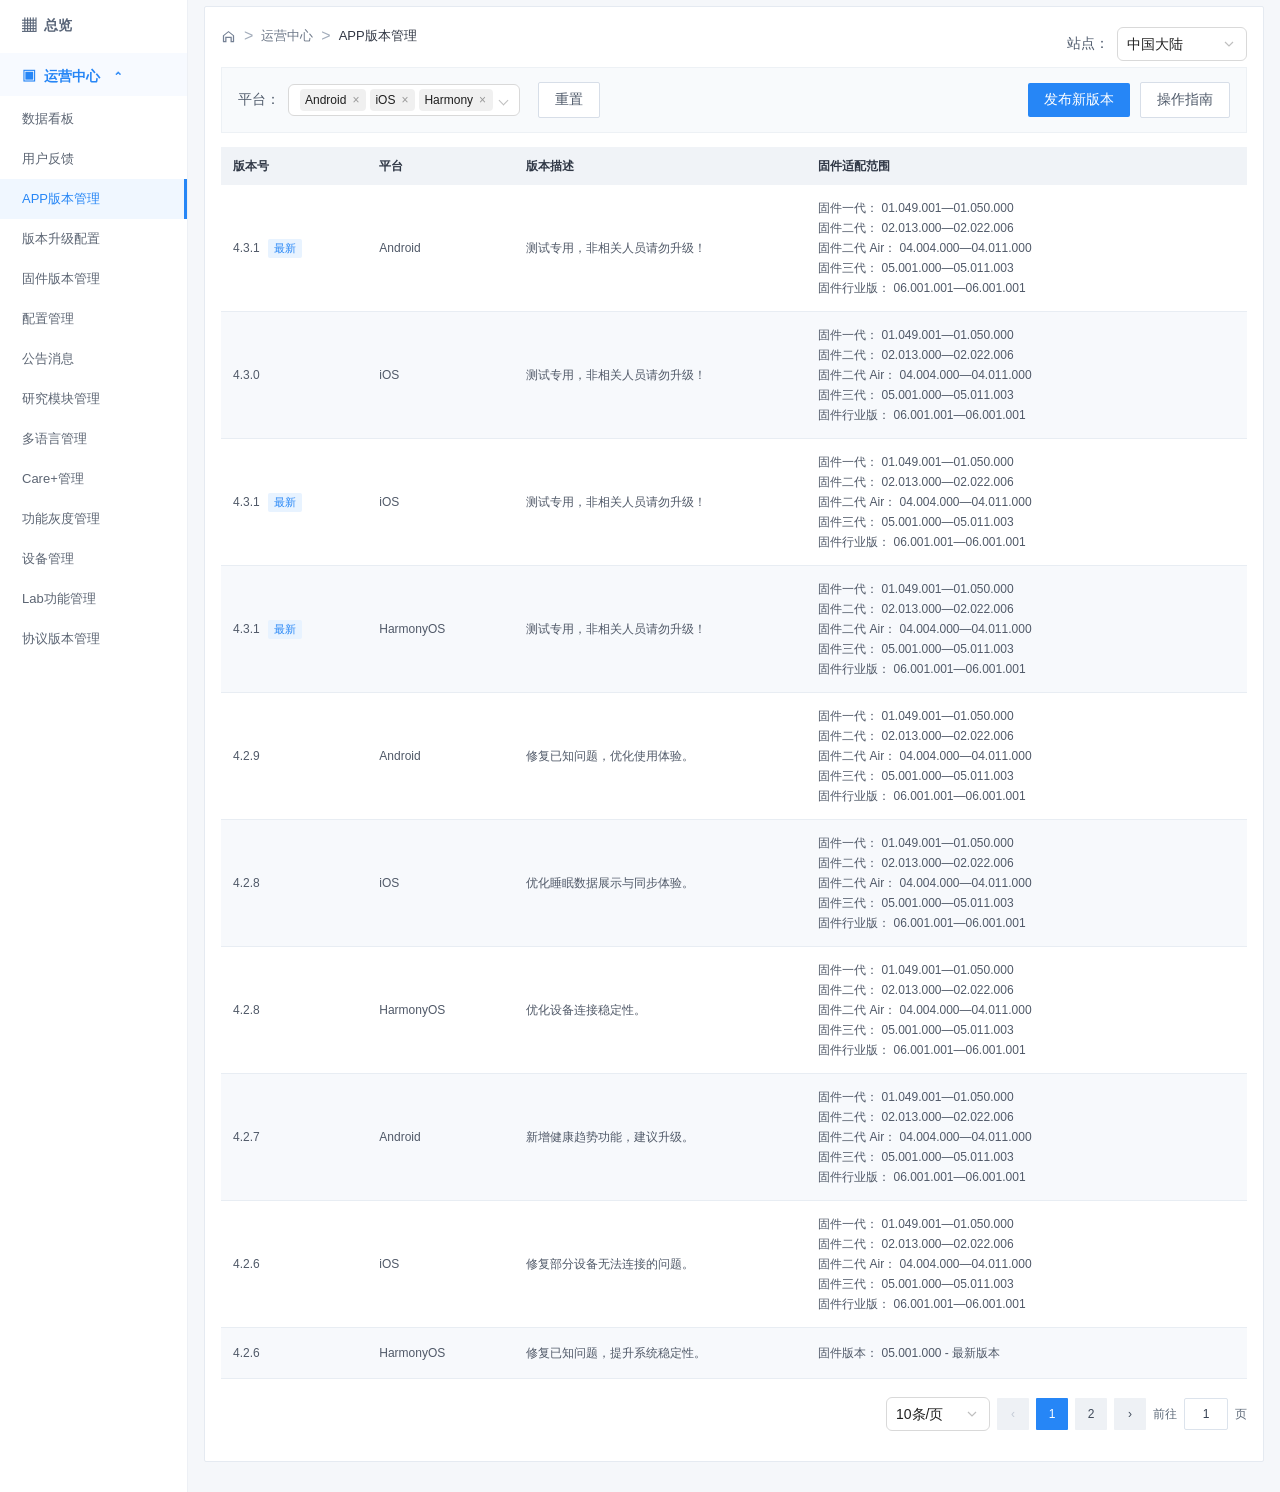
==== commit 0d4b1a68: "Add simplified APP management with single-site publishing" ====
--- a/index.html
+++ b/index.html
@@ -39,7 +39,7 @@
 </head>
 <body>
   <div class="layout"><aside class="side"><div class="brand">▦&nbsp; 总览</div><div class="nav-title">▣&nbsp; 运营中心　⌃</div><ul class="nav"><li>数据看板</li><li>用户反馈</li><li class="active" id="appVersionNav" role="button" tabindex="0">APP版本管理</li><li>固件版本管理</li><li>配置管理</li><li>公告消息</li><li>研究模块管理</li><li>多语言管理</li><li>Care+管理</li><li>功能灰度管理</li><li>设备管理</li><li>Lab功能管理</li><li>协议版本管理</li></ul></aside>
-  <main class="main"><section class="panel list-page"><div class="list-header"><div class="breadcrumb list-breadcrumb"><svg class="home-icon" viewBox="0 0 24 24" aria-hidden="true"><path d="m12 3 9 7.5v10a.5.5 0 0 1-.5.5h-5.25v-6.5h-6.5V21H3.5a.5.5 0 0 1-.5-.5v-10L12 3Zm0 2.1-7 5.83V19h1.75v-6.5h10.5V19H19v-8.07L12 5.1Z"/></svg><b>&gt;</b><span>运营中心</span><b>&gt;</b><span class="crumb-current">APP版本管理</span></div><label class="site-control">站点：<select id="siteSelect"><option value="cn" selected>中国大陆</option><option value="us">美区</option><option value="uk">英区</option></select></label></div><div class="filter-bar"><div class="filter-controls"><div class="filter-item">平台：<div class="multi-select" id="platformFilter"><button type="button" class="multi-select-toggle" id="platformFilterToggle">Android,iOS,Harmony</button><div class="multi-select-menu"><label class="multi-option"><input type="checkbox" value="Android" checked>Android</label><label class="multi-option"><input type="checkbox" value="iOS" checked>iOS</label><label class="multi-option"><input type="checkbox" value="Harmony" checked>Harmony</label></div></div></div><button class="secondary" id="resetFilters">重置</button></div><div class="filter-actions"><button class="primary" id="publishBtn">发布新版本</button><button class="secondary" id="batchBtn">批量更新固件版本</button><button class="secondary">操作指南</button></div></div><table><colgroup><col style="width:8%"><col style="width:7%"><col style="width:14%"><col style="width:14%"><col style="width:7%"><col style="width:7%"><col style="width:9%"><col style="width:17%"></colgroup><thead><tr><th>版本号</th><th>平台</th><th>版本描述</th><th>固件适配范围</th><th>状态</th><th>操作人</th><th>更新时间</th><th>操作</th></tr></thead><tbody id="versionRows"></tbody></table><div class="pagination" id="pagination"></div></section>
+  <main class="main"><section class="panel list-page"><div class="list-header"><div class="breadcrumb list-breadcrumb"><svg class="home-icon" viewBox="0 0 24 24" aria-hidden="true"><path d="m12 3 9 7.5v10a.5.5 0 0 1-.5.5h-5.25v-6.5h-6.5V21H3.5a.5.5 0 0 1-.5-.5v-10L12 3Zm0 2.1-7 5.83V19h1.75v-6.5h10.5V19H19v-8.07L12 5.1Z"/></svg><b>&gt;</b><span>运营中心</span><b>&gt;</b><span class="crumb-current">APP版本管理</span></div><label class="site-control">站点：<select id="siteSelect"><option value="cn" selected>中国大陆</option><option value="us">美区</option><option value="uk">英区</option></select></label></div><div class="filter-bar"><div class="filter-controls"><div class="filter-item">平台：<div class="multi-select" id="platformFilter"><button type="button" class="multi-select-toggle" id="platformFilterToggle">Android,iOS,Harmony</button><div class="multi-select-menu"><label class="multi-option"><input type="checkbox" value="Android" checked>Android</label><label class="multi-option"><input type="checkbox" value="iOS" checked>iOS</label><label class="multi-option"><input type="checkbox" value="Harmony" checked>Harmony</label></div></div></div><button class="secondary" id="resetFilters">重置</button></div><div class="filter-actions"><button class="primary" id="publishBtn">发布新版本</button><button class="secondary" id="batchBtn">批量更新固件版本</button><button type="button" class="secondary" id="operationGuideBtn" onclick="window.open('outputs/APP与固件升级-流程图打开.html?v=20260918-guide', '_blank', 'noopener')">操作指南</button></div></div><table><colgroup><col style="width:8%"><col style="width:7%"><col style="width:14%"><col style="width:14%"><col style="width:7%"><col style="width:7%"><col style="width:9%"><col style="width:17%"></colgroup><thead><tr><th>版本号</th><th>平台</th><th>版本描述</th><th>固件适配范围</th><th>状态</th><th>操作人</th><th>更新时间</th><th>操作</th></tr></thead><tbody id="versionRows"></tbody></table><div class="pagination" id="pagination"></div></section>
   <section class="panel form-page"><div class="breadcrumb"><span>运营中心</span><b>&gt;</b><span class="crumb-link" id="backBtn">APP 版本管理</span><b>&gt;</b><span class="crumb-current" id="crumbCurrent">发布新版本</span></div>
     <div class="form-row"><label class="required">平台：</label><div class="control"><div class="platforms"><div class="platform selected" data-platform="Android"><svg class="platform-icon" viewBox="0 0 24 24" aria-hidden="true"><path d="M7.2 8.6 5.8 6.2l.9-.5L8.2 8a8.8 8.8 0 0 1 7.6 0l1.5-2.3.9.5-1.4 2.4c2 1.4 3.2 3.5 3.2 6H4c0-2.5 1.2-4.6 3.2-6ZM8.5 12.2a.8.8 0 1 0 0-1.6.8.8 0 0 0 0 1.6Zm7 0a.8.8 0 1 0 0-1.6.8.8 0 0 0 0 1.6ZM5.1 15.5h2v4.1a1 1 0 0 1-2 0v-4.1Zm11.8 0h2v4.1a1 1 0 0 1-2 0v-4.1ZM8.1 15.5h7.8v5.9a1.2 1.2 0 0 1-1.2 1.2h-1.2v-2.4h-3v2.4H9.3a1.2 1.2 0 0 1-1.2-1.2v-5.9Z"/></svg>Android</div><div class="platform" data-platform="iOS"><svg class="platform-icon" viewBox="0 0 24 24" aria-hidden="true"><path d="M16.7 12.7c0-2 1.7-3 1.8-3.1-1-.9-2.5-1-3-1-1.3-.1-2.5.8-3.1.8-.6 0-1.6-.8-2.7-.8-1.4 0-2.7.8-3.4 2-1.5 2.6-.4 6.4 1.1 8.5.7 1 1.6 2.2 2.7 2.1 1.1 0 1.5-.7 2.8-.7s1.7.7 2.8.7c1.2 0 1.9-1 2.6-2 .8-1.1 1.1-2.2 1.1-2.3-.1 0-2.7-1-2.7-4.1ZM14.6 7.2c.6-.7 1-1.6.9-2.5-.9 0-1.9.6-2.5 1.3-.5.6-1 1.5-.9 2.4 1 .1 1.9-.5 2.5-1.2Z"/></svg>iOS</div><div class="platform" data-platform="HarmonyOS"><svg class="platform-icon harmony" viewBox="0 0 24 24" aria-hidden="true"><path d="M4 15.5c.7-4.7 3.4-7.5 8-7.5s7.3 2.8 8 7.5c-2.2 1-4.8 1.5-8 1.5s-5.8-.5-8-1.5Z"/><path d="M7.3 17.5h9.4M9.5 20h5" stroke-linecap="round"/></svg>HarmonyOS</div></div></div></div>
     <div class="form-row"><label class="required">版本号：</label><div class="control"><input id="version" placeholder="例如：4.3.2" /></div></div>
@@ -68,10 +68,13 @@
       cn:[['4.3.1','安卓','测试专用，非相关人员请勿升级！','一般更新','李莹灿','2026-08-24 17:15:11',''],['4.3.0','iOS','测试专用，非相关人员请勿升级！','一般更新','李莹灿','2026-08-24 17:14:49',''],['4.3.1','iOS','测试专用，非相关人员请勿升级！','一般更新','李莹灿','2026-08-24 17:14:28','最新'],['4.3.1','HarmonyOS','测试专用，非相关人员请勿升级！','一般更新','李莹灿','2026-08-24 17:14:12','最新'],['4.2.9','安卓','修复已知问题，优化使用体验。','强制更新','李莹灿','2026-08-20 10:42:16',''],['4.2.8','iOS','优化睡眠数据展示与同步体验。','一般更新','王明','2026-08-19 16:22:31',''],['4.2.8','HarmonyOS','优化设备连接稳定性。','一般更新','王明','2026-08-19 16:19:05',''],['4.2.7','安卓','新增健康趋势功能，建议升级。','强制更新','赵悦','2026-08-16 09:47:20',''],['4.2.6','iOS','修复部分设备无法连接的问题。','一般更新','赵悦','2026-08-13 14:35:09',''],['4.2.6','HarmonyOS','修复已知问题，提升系统稳定性。','一般更新','赵悦','2026-08-13 14:31:42',''],['4.2.5','安卓','优化消息推送与电量显示。','一般更新','李莹灿','2026-08-09 10:12:30','']],
       global:[['4.3.2','iOS','Performance improvements and bug fixes.','一般更新','Sophie Lee','2026-08-25 09:30:18','最新'],['4.3.2','HarmonyOS','Performance improvements and bug fixes.','一般更新','Sophie Lee','2026-08-25 09:28:02',''],['4.3.1','安卓','Improve sleep insights and connection stability.','强制更新','Sophie Lee','2026-08-23 16:20:43',''],['4.3.0','iOS','New health trends and enhanced app stability.','一般更新','Mia Chen','2026-08-21 11:43:06',''],['4.3.0','HarmonyOS','New health trends and enhanced app stability.','一般更新','Mia Chen','2026-08-21 11:39:44',''],['4.2.9','安卓','A smoother experience with updated connection logic.','一般更新','Mia Chen','2026-08-19 18:14:27',''],['4.2.8','iOS','Important security and performance improvements.','强制更新','Alex Wang','2026-08-16 14:20:15',''],['4.2.8','HarmonyOS','Important security and performance improvements.','强制更新','Alex Wang','2026-08-16 14:18:33',''],['4.2.7','安卓','Improved device pairing and notification delivery.','一般更新','Alex Wang','2026-08-13 09:11:58',''],['4.2.6','iOS','Fixed known issues and optimized data sync.','一般更新','Sophie Lee','2026-08-10 16:32:49',''],['4.2.6','HarmonyOS','Fixed known issues and optimized data sync.','一般更新','Sophie Lee','2026-08-10 16:29:12','']]
     };
-    const sessionDataKey='app-version-admin-site-data';
-    function restoreSessionData(){try{const saved=JSON.parse(sessionStorage.getItem(sessionDataKey));if(saved&&Array.isArray(saved.cn)&&Array.isArray(saved.global)){siteData.cn=saved.cn;siteData.global=saved.global}}catch{sessionStorage.removeItem(sessionDataKey)}}
+    const sessionDataKey='app-version-admin-current-site-data';
+    function restoreSessionData(){try{const saved=JSON.parse(sessionStorage.getItem(sessionDataKey));if(saved&&Array.isArray(saved.cn)&&Array.isArray(saved.global)){siteData.cn=saved.cn;siteData.global=saved.global;if(Array.isArray(saved.us))siteData.us=saved.us;if(Array.isArray(saved.uk))siteData.uk=saved.uk}}catch{sessionStorage.removeItem(sessionDataKey)}}
     function persistSessionData(){sessionStorage.setItem(sessionDataKey,JSON.stringify(siteData))}
     restoreSessionData();
+    // Migrate the former shared sample/session data into independent site records.
+    siteData.us ||= JSON.parse(JSON.stringify(siteData.global));
+    siteData.uk ||= JSON.parse(JSON.stringify(siteData.global));
     function normalizeUpdateMethods(){Object.values(siteData).forEach(rows=>rows.forEach(row=>{if(row[3]==='一般更新')row[3]='非强制更新'}))}
     normalizeUpdateMethods();
     const firmware='固件一代： 01.049.001—01.050.000<br>固件二代： 02.013.000—02.022.006<br>固件二代 Air： 04.004.000—04.011.000<br>固件三代： 05.001.000—05.011.003<br>固件行业版： 06.001.001—06.001.001';
@@ -87,14 +90,15 @@
     const activeRows=()=>siteData[currentSite];
     const listTable=document.querySelector('.list-page table'),listColumnWidths=['100px','100px','110px','200px','310px','90px','85px','150px','260px'];
     const tableScroll=document.createElement('div');tableScroll.className='version-table-scroll';listTable.before(tableScroll);tableScroll.append(listTable);
-    const versionTypeColumn=document.createElement('col'),versionTypeHeader=document.createElement('th');versionTypeColumn.style.width=listColumnWidths[2];versionTypeHeader.textContent='版本类型';listTable.querySelector('colgroup').children[1].after(versionTypeColumn);listTable.querySelector('thead th:nth-child(2)').after(versionTypeHeader);[...listTable.querySelectorAll('colgroup col')].forEach((column,index)=>column.style.width=listColumnWidths[index]);if(!showAppVersionStatus){listTable.querySelector('colgroup').children[5].remove();listTable.querySelector('thead tr').children[5].remove();}if(!showAppVersionActivation)listTable.querySelector('colgroup').lastElementChild.style.width='200px';
-    document.querySelector('.form-page .form-row').insertAdjacentHTML('afterend','<div class="form-row" id="versionTypeRow"><label class="required">版本类型：</label><div class="control"><label class="radio"><input type="radio" name="versionType" value="正常版本" checked>正常版本</label><label class="radio"><input type="radio" name="versionType" value="FDA测试版本">FDA测试版本</label></div></div>');
+    const currentColumnWidths=['100px','100px','200px','310px','90px','85px','150px','200px'];[...listTable.querySelectorAll('colgroup col')].forEach((column,index)=>column.style.width=currentColumnWidths[index]);if(!showAppVersionStatus){listTable.querySelector('colgroup').children[4].remove();listTable.querySelector('thead tr').children[4].remove();}
+
     const selectedVersionType=()=>document.querySelector('input[name="versionType"]:checked')?.value||'正常版本';
     function setVersionType(type='正常版本'){const value=type==='FDA测试版本'?'FDA测试版本':'正常版本';document.querySelectorAll('input[name="versionType"]').forEach(input=>input.checked=input.value===value)}
     function setVersionTypeReadonly(readonly){document.querySelectorAll('input[name="versionType"]').forEach(input=>input.disabled=readonly)}
     const siteOptions=[{value:'cn',label:'中国大陆'},{value:'us',label:'美区'},{value:'uk',label:'英区'}];
     const firmwareVersions=['01.001.003','01.001.007','01.049.001','01.050.000','02.013.000','02.022.006','05.011.003','06.001.001'];
-    const dataPartition=site=>site==='cn'?'cn':'global';
+    const dataPartition=site=>site;
+    const siteRegion=site=>site==='cn'?'cn':'global';
     const siteName=site=>siteOptions.find(option=>option.value===site)?.label||'';
     function compareAppVersions(start,end){const startParts=start.split('.').map(Number),endParts=end.split('.').map(Number);for(let index=0;index<3;index+=1){if(startParts[index]!==endParts[index])return startParts[index]-endParts[index]}return 0}
     const availableAppVersions=()=>[...new Set(activeRows().map(row=>row[0]))].sort(compareAppVersions);
@@ -130,9 +134,9 @@
     const versionStatus=row=>row[11]||'已生效';
     const versionType=row=>row[13]||'正常版本';
     const firmwareDisplay=row=>row[10]?.configs?Object.entries(row[10].configs).map(([model,config])=>`${model}： ${config.start} - ${config.end}`).join('<br>'):row[10]?.start?`固件版本： ${row[10].start} - ${row[10].end||'最新版本'}`:firmware;
-    function renderRows(){const rows=filteredRows();const totalPages=Math.max(1,Math.ceil(rows.length/pageSize));currentPage=Math.min(currentPage,totalPages);const pageRows=rows.slice((currentPage-1)*pageSize,currentPage*pageSize);versionRows.innerHTML=pageRows.length?pageRows.map(({row:r,index})=>{const isLatest=canEditVersionRow(r),canActivate=versionStatus(r)!=='已生效';return `<tr><td>${r[0]}${isLatest?'<span class="badge">最新</span>':''}</td><td>${labelToPlatform(r[1])}</td><td>${rowDescription(r)}</td><td class="firmware">${firmwareDisplay(r)}</td>${showAppVersionStatus?`<td><span class="version-status ${versionStatus(r)==='已生效'?'effective':'pending'}">${versionStatus(r)}</span></td>`: ''}<td>${r[4]}</td><td>${r[5]}</td><td class="actions"><span class="link edit" data-index="${index}">查看与编辑</span><span class="link copy" data-index="${index}">复制</span><span style="display:${showAppVersionActivation?'inline':'none'}" class="link ${canActivate?'single-activate':'disabled'}" ${canActivate?`data-index="${index}"`: 'aria-disabled="true"'}>一键生效</span><span class="delete">删除</span></td></tr>`}).join(''):'<tr><td class="empty-state" colspan="${showAppVersionStatus?9:8}">暂无符合筛选条件的数据</td></tr>';renderPagination(totalPages)}
+    function renderRows(){const rows=filteredRows();const totalPages=Math.max(1,Math.ceil(rows.length/pageSize));currentPage=Math.min(currentPage,totalPages);const pageRows=rows.slice((currentPage-1)*pageSize,currentPage*pageSize);versionRows.innerHTML=pageRows.length?pageRows.map(({row:r,index})=>{const isLatest=canEditVersionRow(r),canActivate=versionStatus(r)!=='已生效';return `<tr><td>${r[0]}${isLatest?'<span class="badge">最新</span>':''}</td><td>${labelToPlatform(r[1])}</td><td>${rowDescription(r)}</td><td class="firmware">${firmwareDisplay(r)}</td>${showAppVersionStatus?`<td><span class="version-status ${versionStatus(r)==='已生效'?'effective':'pending'}">${versionStatus(r)}</span></td>`: ''}<td>${r[4]}</td><td>${r[5]}</td><td class="actions"><span class="link edit" data-index="${index}">查看与编辑</span><span class="link copy" data-index="${index}">复制</span><span style="display:${showAppVersionActivation?'inline':'none'}" class="link ${canActivate?'single-activate':'disabled'}" ${canActivate?`data-index="${index}"`: 'aria-disabled="true"'}>一键生效</span><span class="delete">删除</span></td></tr>`}).join(''):'<tr><td class="empty-state" colspan="${showAppVersionStatus?8:7}">暂无符合筛选条件的数据</td></tr>';renderPagination(totalPages)}
     const defaultRenderRows=renderRows;
-    renderRows=function(){defaultRenderRows();versionRows.querySelectorAll('tr').forEach(rowElement=>{const editLink=rowElement.querySelector('.edit');if(!editLink){rowElement.querySelector('.empty-state')?.setAttribute('colspan',showAppVersionStatus?'9':'8');return}const typeCell=document.createElement('td');typeCell.textContent=versionType(activeRows()[Number(editLink.dataset.index)]);rowElement.children[1].after(typeCell)})}
+
     const languageTable=document.querySelector('.language-table');languageTable.querySelector('thead tr').insertAdjacentHTML('beforeend','<th class="force-description-cell required">APP 强制更新描述</th>');document.querySelector('#languages').innerHTML=langs.map(x=>`<tr><td>${x}</td><td><textarea class="normal-description" placeholder="请输入${x} 版本描述"></textarea></td><td class="force-description-cell"><textarea class="force-description" placeholder="请输入${x} APP 强制更新描述"></textarea></td></tr>`).join('');
     function autoResize(textarea){textarea.style.height='auto';textarea.style.height=`${Math.max(50,textarea.scrollHeight)}px`}
     function syncDescriptionHeights(){document.querySelectorAll('#languages textarea').forEach(autoResize)}
@@ -152,7 +156,7 @@
     function restoreFormSettings(settings){if(!settings)return;document.querySelectorAll('[data-fw]').forEach(input=>input.checked=(settings.firmwareSelected||[]).includes(input.dataset.fw));renderCards();restoreFirmwareCards(settings.cards);recoveryToggle.checked=Boolean(settings.recovery?.enabled);recoveryConfig.value=settings.recovery?.config||'';recoveryDetails.classList.toggle('show',recoveryToggle.checked);appGrayToggle.checked=Boolean(settings.appGray);appUrl.value=settings.appUrl||appUrl.value;androidAppId.value=settings.androidAppId||androidAppId.value;protocolVersion.value=settings.protocolVersion||protocolVersion.value;normalUpdateDialog.checked=Boolean(settings.normalUpdateDialog??settings.updateDialog);document.querySelector('#hideUpdateDialog').checked=!normalUpdateDialog.checked;forceUpdateDialog.checked=Boolean(settings.forceUpdateDialog);hasExistingApk=Boolean(settings.hasExistingApk)||hasExistingApk;if(hasExistingApk)apkName.textContent='已上传：RingConn-release.apk';syncPlatformFields()}
     let hasExistingApk=false;
     const storeUrls={cn:'https://itunes.apple.com/cn/app/id6479988118',global:'https://itunes.apple.com/cn/app/id6444470583'},harmonyStoreUrl='https://appgallery.huawei.com/app/detail?id=com.szjztech.ringconn.hm';
-    const defaultAppUrl=(site,platform='')=>platform==='HarmonyOS'?harmonyStoreUrl:storeUrls[dataPartition(site)];
+    const defaultAppUrl=(site,platform='')=>platform==='HarmonyOS'?harmonyStoreUrl:storeUrls[siteRegion(site)];
     const defaultAndroidAppId=site=>dataPartition(site)==='cn'?'com.szjztech.ringconn':'com.gdjztech.ringconn';
     function syncOsPlatformFields(){const platform=document.querySelector('.platform.selected')?.dataset.platform;document.querySelectorAll('[data-os-platform]').forEach(field=>{field.hidden=field.dataset.osPlatform!==platform;field.querySelector('input').required=!field.hidden})}
     function syncPlatformFields(){syncOsPlatformFields();const platform=document.querySelector('.platform.selected').dataset.platform;const isAndroid=platform==='Android';document.querySelectorAll('.android-only').forEach(x=>x.classList.toggle('show',isAndroid));document.querySelectorAll('.ios-only').forEach(x=>x.classList.toggle('show',!isAndroid));document.querySelectorAll('.apk-field').forEach(x=>x.classList.toggle('show',isAndroid&&!appGrayToggle.checked));document.querySelectorAll('.url-field').forEach(x=>x.classList.toggle('show',!isAndroid&&!appGrayToggle.checked));syncCopySiteConfigFields()}
@@ -166,14 +170,23 @@
     function setForceAppVersionRanges(ranges=[{start:'',end:''}]){const normalized=ranges.length?ranges:[{start:'',end:''}];forceVersionRangesEl.innerHTML=normalized.map(forceVersionRangeMarkup).join('');syncForceVersionRangeActions()}
     function renderForceAppVersionOptions(){setForceAppVersionRanges(forceVersionRangeValues().map(range=>({start:range.start,end:range.end})))}
     function forceVersionRangeIssue(requireStart=false,requireEnd=false){const ranges=forceVersionRangeValues(),latestVersion=editingLatestAppVersion();for(let index=0;index<ranges.length;index+=1){const range=ranges[index],previous=ranges[index-1];if(requireStart&&!range.start)return {message:'请选择需强制更新开始版本',field:range.row.querySelector('.force-app-version-start')};if(requireEnd&&range.start&&!range.end)return {message:'请选择需强制更新结束版本',field:range.row.querySelector('.force-app-version-end')};if(latestVersion&&range.end&&compareAppVersions(range.end,latestVersion)>=0)return {message:'结束版本必须小于APP最新版本',field:range.row.querySelector('.force-app-version-end')};if(range.start&&range.end&&compareAppVersions(range.start,range.end)>0)return {message:'开始版本需要小于等于结束版本',field:range.row.querySelector('.force-app-version-end')};if(index>0&&range.start){if(!previous.end)return {message:'请先选择上一个区间的结束版本',field:previous.row.querySelector('.force-app-version-end')};if(compareAppVersions(range.start,previous.end)<0)return {message:'开始版本需要大于等于上一个区间的结束版本',field:range.row.querySelector('.force-app-version-start')}}}return null}
-    function renderCopySiteOptions(){const isPublish=formMode==='publish',sourcePartition=dataPartition(copySourceSite),options=isPublish?siteOptions:sourcePartition==='global'?siteOptions.filter(option=>option.value!==copySourceSite).sort((a,b)=>dataPartition(a.value)==='global'?-1:1):siteOptions.filter(option=>dataPartition(option.value)!==sourcePartition);copySiteOptions.innerHTML=options.map((option,index)=>`<label class="check"><input type="checkbox" value="${option.value}" ${isPublish?(option.value===siteSelect.value?'checked':''):(index===0?'checked':'')}>${option.label}</label>`).join('');copySiteConfigState={};renderCopySiteConfigs()}
-    const copyTargetSites=()=>[...copySiteOptions.querySelectorAll('input:checked')].map(input=>input.value);
+    function renderCopySiteOptions(){
+      if(formMode==='publish'){
+        copySiteOptions.innerHTML='<select id="publishSite" aria-label="发布站点" style="max-width:320px"><option value="">请选择站点</option>'+siteOptions.map(option=>`<option value="${option.value}">${option.label}</option>`).join('')+'</select>';
+        document.querySelector('#publishSite').value=siteSelect.value;
+      }else{
+        const options=siteOptions.filter(option=>option.value!==copySourceSite);
+        copySiteOptions.innerHTML='<select id="copyTargetSite" aria-label="复制目标站点" style="max-width:320px"><option value="">请选择站点</option>'+options.map(option=>`<option value="${option.value}">${option.label}</option>`).join('')+'</select>';
+      }
+      copySiteConfigState={};renderCopySiteConfigs();
+    }
+    const copyTargetSites=()=>[document.querySelector(formMode==='publish'?'#publishSite':'#copyTargetSite')?.value].filter(Boolean);
     const copyTargetPartitions=()=>[...new Set(copyTargetSites().map(dataPartition))];
-    const copySiteConfigTitle=partition=>partition==='cn'?'中国大陆站点配置':'美区 / 英区共享配置';
+    const copySiteConfigTitle=partition=>`${siteName(partition)}站点配置`;
     const selectedFormPlatform=()=>document.querySelector('.platform.selected')?.dataset.platform||'Android';
     const defaultCopySiteConfig=partition=>({url:defaultAppUrl(partition,selectedFormPlatform()),androidAppId:defaultAndroidAppId(partition),protocolVersion:'',hasApk:false});
     const sourceSharedCopySiteConfig=()=>({url:appUrl.value||defaultAppUrl(copySourceSite,selectedFormPlatform()),androidAppId:androidAppId.value||defaultAndroidAppId(copySourceSite),protocolVersion:protocolVersion.value,hasApk:hasExistingApk});
-    const initialCopySiteConfig=partition=>formMode==='copy'&&dataPartition(copySourceSite)==='global'&&partition==='global'?sourceSharedCopySiteConfig():defaultCopySiteConfig(partition);
+    const initialCopySiteConfig=partition=>formMode==='copy'&&siteRegion(copySourceSite)==='global'&&siteRegion(partition)==='global'?sourceSharedCopySiteConfig():defaultCopySiteConfig(partition);
     function captureCopySiteConfigs(){copySiteConfigs.querySelectorAll('[data-copy-partition]').forEach(card=>{const partition=card.dataset.copyPartition,previous=copySiteConfigState[partition]||initialCopySiteConfig(partition),apk=card.querySelector('.copy-apk');copySiteConfigState[partition]={url:card.querySelector('.copy-app-url').value,androidAppId:card.querySelector('.copy-android-app-id').value,protocolVersion:card.querySelector('.copy-protocol-version').value,hasApk:Boolean(apk.files.length)||previous.hasApk}})}
     function renderCopySiteConfigs(){captureCopySiteConfigs();copySiteConfigs.innerHTML=copyTargetPartitions().map(partition=>{const config=copySiteConfigState[partition]||initialCopySiteConfig(partition);copySiteConfigState[partition]=config;return `<section class="copy-site-config" data-copy-partition="${partition}"><div class="copy-site-config-title">${copySiteConfigTitle(partition)}</div><div class="copy-site-fields"><label class="required copy-config-apk">APK 文件：</label><div class="copy-config-apk"><button class="file-btn">＋ 点击上传<input type="file" accept=".apk" class="copy-apk"></button><span class="copy-apk-name mini-note">${config.hasApk?'已上传：RingConn-release.apk':''}</span></div><label class="required copy-config-url">URL：</label><div class="copy-config-url"><input class="copy-app-url" value="${config.url}" placeholder="请输入应用商店链接"></div><label class="required copy-config-android">AndroidAppId：</label><div class="copy-config-android"><input class="copy-android-app-id" value="${config.androidAppId}"></div><label class="required">协议版本：</label><div><select class="copy-protocol-version"><option value="">请选择协议版本</option><option value="4.4.0" ${config.protocolVersion==='4.4.0'?'selected':''}>4.4.0</option><option value="2.2.0" ${config.protocolVersion==='2.2.0'?'selected':''}>2.2.0</option></select></div></div></section>`}).join('');syncCopySiteConfigFields()}
     function syncCopySiteUrlDefaults(platform){if(!usesSiteConfigs())return;copySiteConfigs.querySelectorAll('[data-copy-partition]').forEach(card=>{const partition=card.dataset.copyPartition,config=copySiteConfigState[partition]||initialCopySiteConfig(partition),url=defaultAppUrl(partition,platform);config.url=url;copySiteConfigState[partition]=config;card.querySelector('.copy-app-url').value=url})}
@@ -260,7 +273,7 @@
     function grayFirmwareVersionIssue(card){if(!card.querySelector('.gray-toggle').checked)return null;const [,endField]=card.querySelectorAll('.firmware-range-select'),grayVersion=card.querySelector('.gray-version');if(grayVersion.value&&endField.value&&compareFirmwareVersions(grayVersion.value,endField.value)<=0)return {message:'固件灰度版本必须大于适配固件结束版本',field:grayVersion};return null}
     document.addEventListener('change',event=>{if(!event.target.classList.contains('firmware-range-select')&&!event.target.classList.contains('gray-version'))return;const card=event.target.closest('.firmware-card'),issue=grayFirmwareVersionIssue(card);if(event.target.classList.contains('firmware-range-select'))syncGrayFirmwareVersionOptions(card);if(issue)toast(issue.message)});
     function grayRangeOverlapIssue(ranges){const filled=ranges.filter(range=>range.start.value.trim()&&range.end.value.trim());for(let index=0;index<filled.length;index+=1){for(let other=index+1;other<filled.length;other+=1){if(BigInt(filled[index].start.value)<=BigInt(filled[other].end.value)&&BigInt(filled[other].start.value)<=BigInt(filled[index].end.value))return {message:'范围区间内容有重复。',field:filled[other].start}}}return null}
-    function validateForm(){const platform=document.querySelector('.platform.selected');if(!platform)return validationError('请选择平台');if(!versionInput.value.trim())return validationError('请输入版本号',versionInput);if(!/^[1-9]\d{0,8}\.\d{0,9}\.\d{0,9}$/.test(versionInput.value.trim()))return validationError('请输入正确的版本号',versionInput);const selectedFirmware=[...document.querySelectorAll('[data-fw]:checked')];if(!selectedFirmware.length)return validationError('请选择固件版本');for(const card of document.querySelectorAll('.firmware-card')){const [startField,endField]=card.querySelectorAll('.firmware-range-select');if(!startField.value)return validationError('请输入固件版本',startField);if(!parseFirmwareVersion(startField.value)||endField.value&&!parseFirmwareVersion(endField.value))return validationError('请输入正确的固件版本',startField);if(endField.value&&compareFirmwareVersions(startField.value,endField.value)>0)return validationError('开始版本需要小于等于结束版本',endField);const grayToggle=card.querySelector('.gray-toggle');const grayVersion=card.querySelector('.gray-version');if(grayToggle.checked&&!grayVersion.value)return validationError('请选择固件灰度版本',grayVersion);if(grayToggle.checked){const grayVersionIssue=grayFirmwareVersionIssue(card);if(grayVersionIssue)return validationError(grayVersionIssue.message,grayVersionIssue.field);for(const line of card.querySelectorAll('.gray-range')){const rangeStart=line.querySelector('.gray-range-start'),rangeEnd=line.querySelector('.gray-range-end');if(!/^\d+$/.test(rangeStart.value)||!/^\d+$/.test(rangeEnd.value))return validationError('灰度范围只能输入整数',!rangeStart.value?rangeStart:rangeEnd);if(BigInt(rangeStart.value)>BigInt(rangeEnd.value))return validationError('起始范围需要小于等于结束范围',rangeEnd)}}}if(forceUpdate.checked){const forceIssue=forceVersionRangeIssue(true,true);if(forceIssue)return validationError(forceIssue.message,forceIssue.field)}if(recoveryToggle.checked&&!recoveryConfig.value)return validationError('请选择功能灰度配置',recoveryConfig);const isAndroid=platform.dataset.platform==='Android';if(formMode==='copy'){captureCopySiteConfigs();for(const partition of copyTargetPartitions()){const config=copySiteConfigState[partition],card=copySiteConfigs.querySelector(`[data-copy-partition="${partition}"]`);if(isAndroid&&!appGrayToggle.checked&&!config.hasApk)return validationError('请上传 APK 文件',card.querySelector('.copy-apk'));if(!isAndroid&&!appGrayToggle.checked&&!config.url.trim())return validationError('请输入 URL',card.querySelector('.copy-app-url'));if(isAndroid&&!config.androidAppId.trim())return validationError('请输入Android APP ID',card.querySelector('.copy-android-app-id'));if(!config.protocolVersion)return validationError('请选择协议版本',card.querySelector('.copy-protocol-version'))}}else{if(isAndroid&&!appGrayToggle.checked&&!apkInput.files.length&&!hasExistingApk)return validationError('请上传 APK 文件',apkInput);if(!isAndroid&&!appGrayToggle.checked&&!appUrl.value.trim())return validationError('请输入 URL',appUrl);if(isAndroid&&!androidAppId.value.trim())return validationError('请输入Android APP ID',androidAppId);if(!protocolVersion.value)return validationError('请选择协议版本',protocolVersion)}const emptyDescription=[...document.querySelectorAll('#languages .normal-description')].find(textarea=>!textarea.value.trim());if(emptyDescription)return validationError('请填写所有语种对应描述',emptyDescription);return true}
+    function validateForm(){const platform=document.querySelector('.platform.selected');if(!platform)return validationError('请选择平台');if(!versionInput.value.trim())return validationError('请输入版本号',versionInput);if(!/^[1-9]\d{0,8}\.\d{0,9}\.\d{0,9}$/.test(versionInput.value.trim()))return validationError('请输入正确的版本号',versionInput);const selectedFirmware=[...document.querySelectorAll('[data-fw]:checked')];if(!selectedFirmware.length)return validationError('请选择固件版本');for(const card of document.querySelectorAll('.firmware-card')){const [startField,endField]=card.querySelectorAll('.firmware-range-select');if(!startField.value)return validationError('请输入固件版本',startField);if(!parseFirmwareVersion(startField.value)||endField.value&&!parseFirmwareVersion(endField.value))return validationError('请输入正确的固件版本',startField);if(endField.value&&compareFirmwareVersions(startField.value,endField.value)>0)return validationError('开始版本需要小于等于结束版本',endField);const grayToggle=card.querySelector('.gray-toggle');const grayVersion=card.querySelector('.gray-version');if(grayToggle.checked&&!grayVersion.value)return validationError('请选择固件灰度版本',grayVersion);if(grayToggle.checked){const grayVersionIssue=grayFirmwareVersionIssue(card);if(grayVersionIssue)return validationError(grayVersionIssue.message,grayVersionIssue.field);for(const line of card.querySelectorAll('.gray-range')){const rangeStart=line.querySelector('.gray-range-start'),rangeEnd=line.querySelector('.gray-range-end');if(!/^\d+$/.test(rangeStart.value)||!/^\d+$/.test(rangeEnd.value))return validationError('灰度范围只能输入整数',!rangeStart.value?rangeStart:rangeEnd);if(BigInt(rangeStart.value)>BigInt(rangeEnd.value))return validationError('起始范围需要小于等于结束范围',rangeEnd)}}}if(forceUpdate.checked){const forceIssue=forceVersionRangeIssue(true,true);if(forceIssue)return validationError(forceIssue.message,forceIssue.field)}if(recoveryToggle.checked&&!recoveryConfig.value)return validationError('请选择功能灰度配置',recoveryConfig);const isAndroid=platform.dataset.platform==='Android';if(formMode==='copy'){captureCopySiteConfigs();for(const partition of copyTargetPartitions()){const config=copySiteConfigState[partition],card=copySiteConfigs.querySelector(`[data-copy-partition="${partition}"]`);if(isAndroid&&!appGrayToggle.checked&&!config.hasApk)return validationError('请上传 APK 文件',card.querySelector('.copy-apk'));if(!isAndroid&&!appGrayToggle.checked&&!config.url.trim())return validationError('请输入 URL',card.querySelector('.copy-app-url'));if(isAndroid&&!config.androidAppId.trim())return validationError('请输入Android APP ID',card.querySelector('.copy-android-app-id'));if(!config.protocolVersion)return validationError('请选择协议版本',card.querySelector('.copy-protocol-version'))}}else{if(isAndroid&&!appGrayToggle.checked&&!apkInput.files.length&&!hasExistingApk)return validationError('请上传 APK 文件',apkInput);if(!isAndroid&&!appGrayToggle.checked&&!appUrl.value.trim())return validationError('请输入 URL',appUrl);if(isAndroid&&!androidAppId.value.trim())return validationError('请输入Android APP ID',androidAppId);if(!protocolVersion.value)return validationError('请选择协议版本',protocolVersion)}const emptyDescription=[...document.querySelectorAll('#languages .normal-description')].find(textarea=>!textarea.value.trim());if(formMode==='copy'&&emptyDescription)return validationError('请填写所有语种对应描述',emptyDescription);return true}
     const defaultValidateForm=validateForm;
     validateForm=function(){
       const enabledGrayToggles=[];
@@ -302,7 +315,7 @@
     function validatePublishForm(){
       captureCopySiteConfigs();
       const targets=copyTargetPartitions();
-      if(!targets.length)return validationError('请选择发布站点');
+      if(!targets.length)return validationError('请选择站点',document.querySelector('#publishSite'));
       const version=versionInput.value.trim(),platform=selectedFormPlatform();
       if(/^[1-9]\d{0,8}\.\d{0,9}\.\d{0,9}$/.test(version)){
         const hasNonLatestTarget=targets.some(partition=>{const latest=[...siteData[partition]].filter(row=>platformKey(row)===platform).map(row=>row[0]).sort(compareAppVersions).at(-1);return latest&&compareAppVersions(version,latest)<=0});
@@ -324,8 +337,8 @@
       return valid;
     }
     submitButton.onclick=()=>{
-      if(formMode==='copy'&&!copyTargetSites().length){toast('请选择复制站点');return}
-      if(formMode==='publish'&&!copyTargetSites().length){toast('请选择发布站点');return}
+      if(formMode==='copy'&&!copyTargetSites().length){validationError('请选择站点',document.querySelector('#copyTargetSite'));return}
+      if(formMode==='publish'&&!copyTargetSites().length){validationError('请选择站点',document.querySelector('#publishSite'));return}
       if(formMode==='publish'?!validatePublishForm():!validateForm())return;
       const descriptions=collectDescriptions(),forceDescriptions=showForceDescriptions&&forceUpdate.checked?collectForceDescriptions():(formMode==='edit'?activeRows()[editIndex]?.[7]?.force:copySourceRow?.[7]?.force)||{},description=descriptions[descriptionLanguage()],force=forceUpdate.checked,descriptionPayload=force?{normal:descriptions,force:forceDescriptions}:descriptions,forceConfig=currentForceConfig(force),settings=collectFormSettings();
       if(formMode==='edit'){
@@ -337,7 +350,7 @@
           const config=copySiteConfigState[partition],siteSettings={...settings,appUrl:config.url,androidAppId:config.androidAppId,protocolVersion:config.protocolVersion,hasExistingApk:config.hasApk};
           siteData[partition].unshift([versionInput.value.trim(),platformToLabel(document.querySelector('.platform.selected').dataset.platform),description,force?'强制更新':'非强制更新','当前用户','2026-08-26 11:30:00','最新',cloneData(descriptionPayload),cloneData(forceConfig),cloneData(siteSettings),cloneData(sourceFirmware),'待生效',undefined,selectedVersionType()])
         });
-        currentPage=1;toast(formMode==='copy'?'版本配置已复制':`版本已发布至${copyTargetSites().map(siteName).join('、')}`)
+        if(formMode==='publish'){currentSite=copyTargetSites()[0];siteSelect.value=currentSite;}currentPage=1;toast(formMode==='copy'?'版本配置已复制':`版本已发布至${copyTargetSites().map(siteName).join('、')}`)
       }
       persistSessionData();renderRows();setTimeout(showList,700)
     };
@@ -374,9 +387,12 @@
       const model=event.target.dataset.firmwareUpdateModel;
       if(model){firmwareUpdateState.configs[model][field]=event.target.value;const issue=firmwareUpdateRangeIssue(firmwareUpdateState.configs[model]);if(issue)toast(issue)}else{firmwareUpdateState[field]=event.target.value;const issue=firmwareUpdateAppRangeIssue();if(issue)toast(issue)}
     });
-    firmwareUpdateButton.textContent='更新固件版本';firmwareUpdateButton.style.display='inline-block';activateButton.after(firmwareUpdateButton);firmwareUpdateButton.onclick=openFirmwareUpdateModal;batchSubmit.onclick=applyFirmwareUpdate;
+    firmwareUpdateButton.remove();
   </script>
-  <script src="force-update.js?v=20260914-firmware-future"></script>
+  <script src="description-key-preview.js?v=20260918-no-hint"></script>
+  <script src="app-description-key.js?v=20260922-multilingual"></script>
+  <script src="force-update.js?v=20261016-empty-descriptions"></script>
   <link rel="stylesheet" href="select-design.css">
   <script src="select-design.js"></script>
+  <script src="app-version-navigation.js?v=20261026-release"></script>
 </body></html>
--- a/force-update.css
+++ b/force-update.css
@@ -8,6 +8,7 @@
 .fx-tab { border-radius:0; border-bottom:2px solid transparent; padding:12px 2px; background:transparent; color:#596578; }
 .fx-tab[aria-selected="true"] { border-bottom-color:var(--blue); color:var(--blue); font-weight:600; }
 .fx-tab:focus-visible { outline:2px solid var(--blue); outline-offset:2px; }
+.fx-tab[hidden] { display:none!important; }
 #fxFirmwareTabPanel { min-height:460px; }
 #fgModels .multi-select-toggle, #fgModels .multi-select-menu { width:280px; }
 .fg-table { min-width:1245px; }
